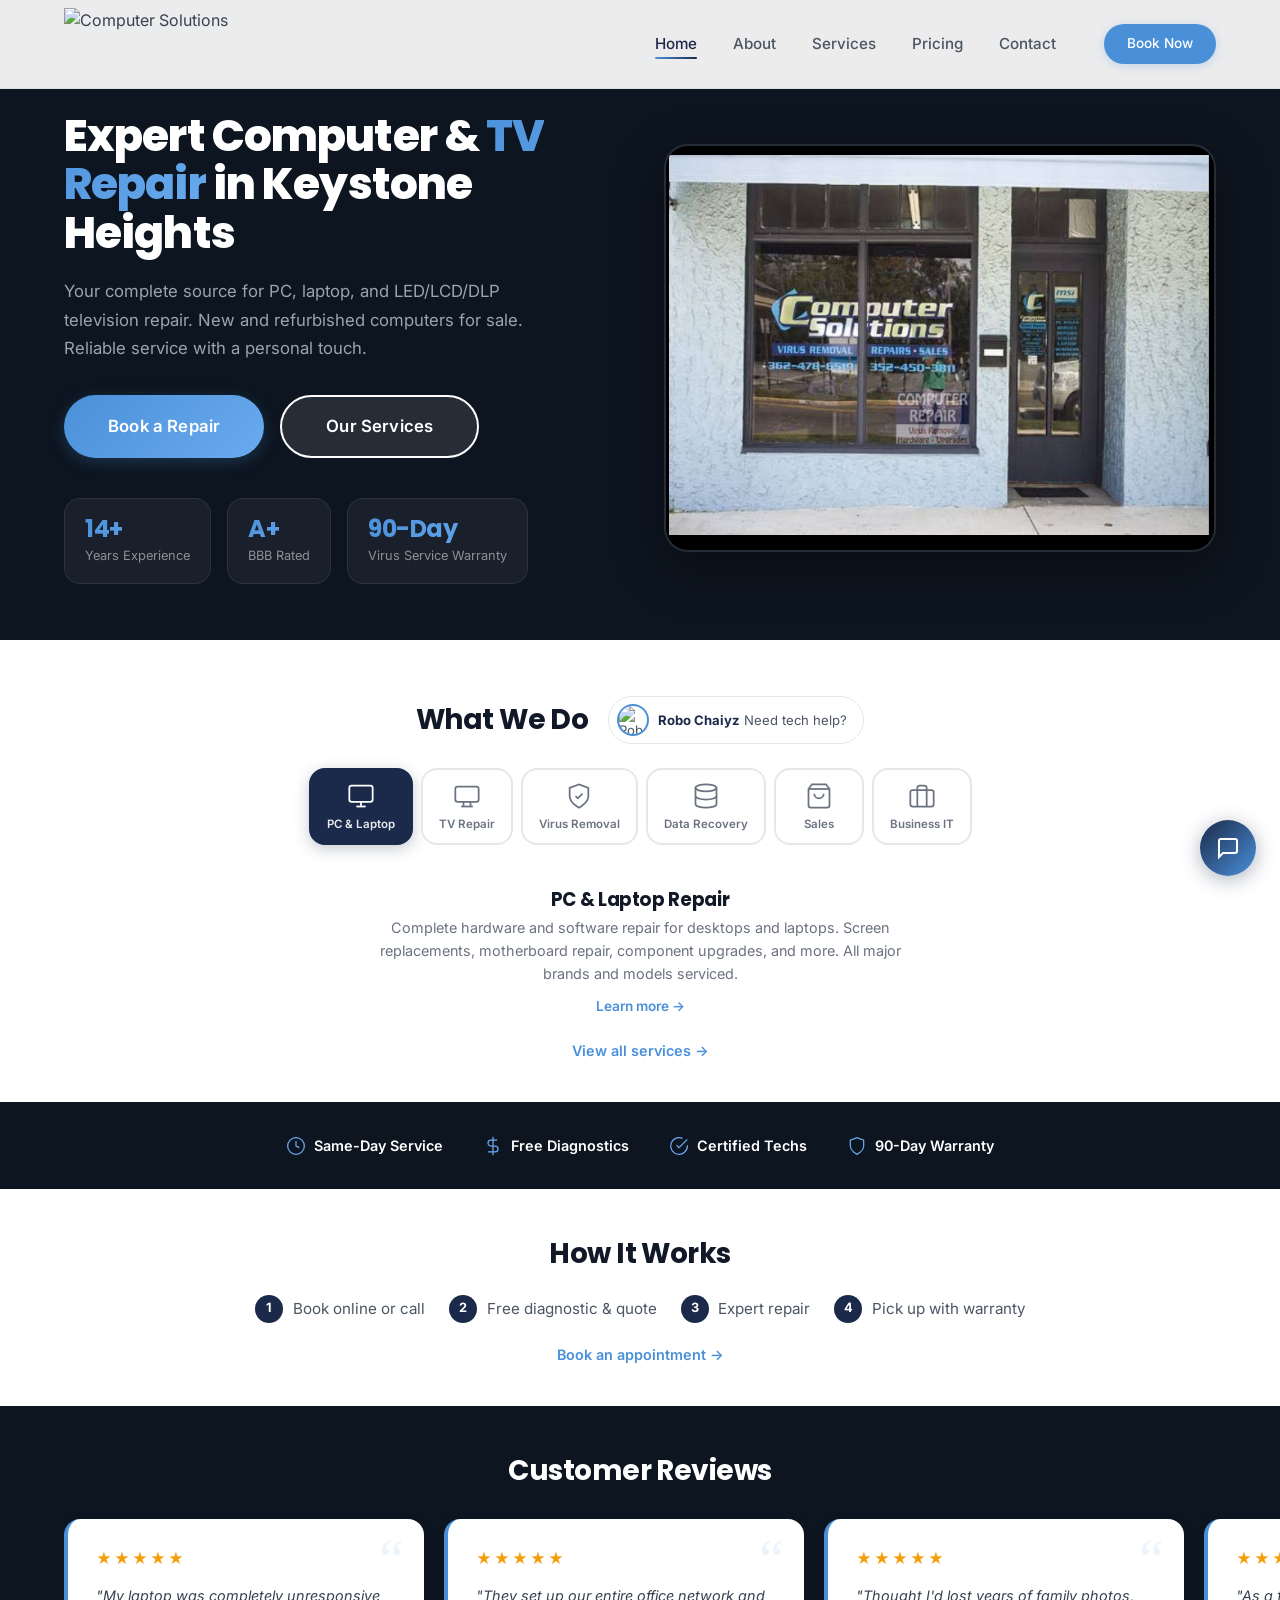
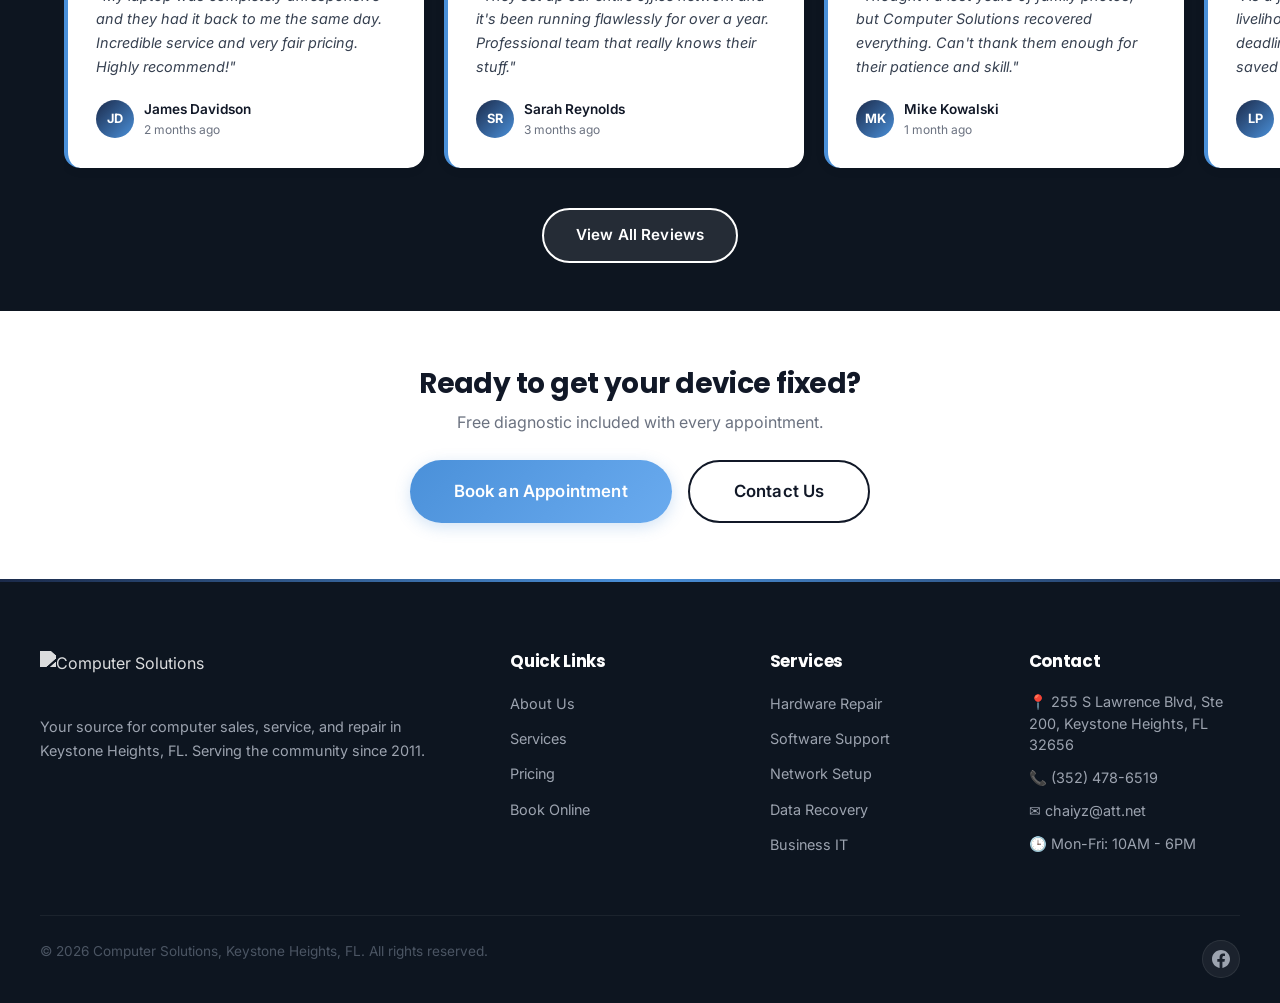
==== index.html @ a01f7a93 "Move Robo Chaiyz next to "What We Do" heading - Inline pill button right beside the services title -" ====
<!DOCTYPE html>
<html lang="en">
<head>
  <meta charset="UTF-8">
  <meta name="viewport" content="width=device-width, initial-scale=1.0">
  <meta name="description" content="Computer Solutions - Professional computer repair, IT support, and technology services in Keystone Heights, FL.">
  <title>Computer Solutions | Computer Repair & IT Services | Keystone Heights FL</title>
  <link rel="preconnect" href="https://fonts.googleapis.com" crossorigin>
  <link rel="preconnect" href="https://fonts.gstatic.com" crossorigin>
  <link href="https://fonts.googleapis.com/css2?family=Inter:wght@400;500;600;700&family=Poppins:wght@700&display=swap" rel="stylesheet">
  <link rel="stylesheet" href="css/styles.css">
</head>
<body>

  <header class="header" id="header">
    <nav class="nav container">
      <a href="index.html" class="logo">
        <img src="images/cs-logo.png" alt="Computer Solutions" class="nav-logo">
      </a>
      <ul class="nav-links" id="navLinks">
        <li><a href="index.html" class="active">Home</a></li>
        <li><a href="about.html">About</a></li>
        <li><a href="services.html">Services</a></li>
        <li><a href="pricing.html">Pricing</a></li>
        <li><a href="contact.html">Contact</a></li>
        <li class="nav-cta"><a href="#" data-open-contact class="btn btn-primary">Book Now</a></li>
      </ul>
      <button class="mobile-toggle" id="mobileToggle" aria-label="Toggle menu">
        <span></span><span></span><span></span>
      </button>
    </nav>
  </header>

  <!-- Hero -->
  <section class="hero hero-split">
    <div class="container">
      <div class="hero-split-grid">
        <div class="hero-text">
          <h1>Expert Computer & <span>TV Repair</span> in Keystone Heights</h1>
          <p>Your complete source for PC, laptop, and LED/LCD/DLP television repair. New and refurbished computers for sale. Reliable service with a personal touch.</p>
          <div class="hero-buttons">
            <a href="#" data-open-contact class="btn btn-accent btn-lg">Book a Repair</a>
            <a href="services.html" class="btn btn-outline btn-lg">Our Services</a>
          </div>
          <div class="hero-stats">
            <div class="hero-stat">
              <h3>14+</h3>
              <p>Years Experience</p>
            </div>
            <div class="hero-stat">
              <h3>A+</h3>
              <p>BBB Rated</p>
            </div>
            <div class="hero-stat">
              <h3>90-Day</h3>
              <p>Virus Service Warranty</p>
            </div>
          </div>
        </div>
        <div class="hero-image-wrap">
          <img src="images/storefront.jpg" alt="Computer Solutions storefront in Keystone Heights, FL">
        </div>
      </div>
    </div>
  </section>

  <!-- Services -->
  <section class="hp-services" id="servicesSection">
    <div class="container">
      <div class="svc-heading-row fade-in">
        <h2 class="hp-heading" style="margin-bottom:0;">What We Do</h2>
        <button class="robo-inline" id="roboOpenBtn">
          <img src="images/bio.jpg" alt="Robo Chaiyz" class="robo-avatar">
          <span><strong>Robo Chaiyz</strong> Need tech help?</span>
        </button>
      </div>
      <div class="svc-showcase fade-in">
        <div class="svc-icons-row" id="svcIcons">
          <button class="svc-icon-btn active" data-index="0" aria-label="PC & Laptop Repair">
            <svg viewBox="0 0 24 24" fill="none" stroke="currentColor" stroke-width="1.5"><rect x="2" y="3" width="20" height="14" rx="2"/><line x1="8" y1="21" x2="16" y2="21"/><line x1="12" y1="17" x2="12" y2="21"/></svg>
            <span>PC & Laptop</span>
          </button>
          <button class="svc-icon-btn" data-index="1" aria-label="TV Repair">
            <svg viewBox="0 0 24 24" fill="none" stroke="currentColor" stroke-width="1.5"><rect x="2" y="4" width="20" height="13" rx="2"/><line x1="7" y1="21" x2="17" y2="21"/><line x1="9" y1="17" x2="9" y2="21"/><line x1="15" y1="17" x2="15" y2="21"/></svg>
            <span>TV Repair</span>
          </button>
          <button class="svc-icon-btn" data-index="2" aria-label="Virus Removal">
            <svg viewBox="0 0 24 24" fill="none" stroke="currentColor" stroke-width="1.5"><path d="M12 22s8-4 8-10V5l-8-3-8 3v7c0 6 8 10 8 10z"/><polyline points="9 12 11 14 15 10"/></svg>
            <span>Virus Removal</span>
          </button>
          <button class="svc-icon-btn" data-index="3" aria-label="Data Recovery">
            <svg viewBox="0 0 24 24" fill="none" stroke="currentColor" stroke-width="1.5"><ellipse cx="12" cy="5" rx="9" ry="3"/><path d="M21 12c0 1.66-4 3-9 3s-9-1.34-9-3"/><path d="M3 5v14c0 1.66 4 3 9 3s9-1.34 9-3V5"/></svg>
            <span>Data Recovery</span>
          </button>
          <button class="svc-icon-btn" data-index="4" aria-label="Computer Sales">
            <svg viewBox="0 0 24 24" fill="none" stroke="currentColor" stroke-width="1.5"><path d="M6 2L3 6v14a2 2 0 0 0 2 2h14a2 2 0 0 0 2-2V6l-3-4z"/><line x1="3" y1="6" x2="21" y2="6"/><path d="M16 10a4 4 0 0 1-8 0"/></svg>
            <span>Sales</span>
          </button>
          <button class="svc-icon-btn" data-index="5" aria-label="Business IT">
            <svg viewBox="0 0 24 24" fill="none" stroke="currentColor" stroke-width="1.5"><rect x="2" y="7" width="20" height="14" rx="2" ry="2"/><path d="M16 21V5a2 2 0 0 0-2-2h-4a2 2 0 0 0-2 2v16"/></svg>
            <span>Business IT</span>
          </button>
        </div>
        <div class="svc-detail-text" id="svcDetailInner"></div>
      </div>
      <a href="services.html" class="hp-link fade-in">View all services &rarr;</a>
    </div>
  </section>

  <!-- Why Us — inline, no boxes -->
  <section class="hp-why">
    <div class="container">
      <div class="hp-why-row fade-in">
        <div class="hp-why-item">
          <svg viewBox="0 0 24 24" fill="none" stroke="currentColor" stroke-width="1.5"><circle cx="12" cy="12" r="10"/><polyline points="12 6 12 12 16 14"/></svg>
          <strong>Same-Day Service</strong>
        </div>
        <div class="hp-why-item">
          <svg viewBox="0 0 24 24" fill="none" stroke="currentColor" stroke-width="1.5"><line x1="12" y1="1" x2="12" y2="23"/><path d="M17 5H9.5a3.5 3.5 0 0 0 0 7h5a3.5 3.5 0 0 1 0 7H6"/></svg>
          <strong>Free Diagnostics</strong>
        </div>
        <div class="hp-why-item">
          <svg viewBox="0 0 24 24" fill="none" stroke="currentColor" stroke-width="1.5"><path d="M22 11.08V12a10 10 0 1 1-5.93-9.14"/><polyline points="22 4 12 14.01 9 11.01"/></svg>
          <strong>Certified Techs</strong>
        </div>
        <div class="hp-why-item">
          <svg viewBox="0 0 24 24" fill="none" stroke="currentColor" stroke-width="1.5"><path d="M12 22s8-4 8-10V5l-8-3-8 3v7c0 6 8 10 8 10z"/></svg>
          <strong>90-Day Warranty</strong>
        </div>
      </div>
    </div>
  </section>

  <!-- Process — simple inline steps -->
  <section class="hp-process">
    <div class="container">
      <h2 class="hp-heading fade-in">How It Works</h2>
      <div class="hp-steps fade-in">
        <div class="hp-step"><span>1</span> Book online or call</div>
        <div class="hp-step"><span>2</span> Free diagnostic & quote</div>
        <div class="hp-step"><span>3</span> Expert repair</div>
        <div class="hp-step"><span>4</span> Pick up with warranty</div>
      </div>
      <a href="#" data-open-contact class="hp-link fade-in">Book an appointment &rarr;</a>
    </div>
  </section>


  <!-- Troubleshooter Modal -->
  <div class="contact-modal" id="tsModal">
    <div class="contact-modal-inner" style="max-width:600px;">
      <div class="contact-modal-header">
        <div style="display:flex;align-items:center;gap:0.6rem;">
          <img src="images/bio.jpg" alt="Robo Chaiyz" style="width:32px;height:32px;border-radius:50%;object-fit:cover;">
          <h3>Robo Chaiyz</h3>
        </div>
        <button class="contact-modal-close" id="tsModalClose" aria-label="Close">&times;</button>
      </div>
      <div class="ts-chat" id="tsChat" style="max-height:none;border:none;border-radius:0;">
        <div class="ts-messages" id="tsMessages" style="min-height:250px;max-height:50vh;">
          <div class="ts-msg bot"><img src="images/bio.jpg" alt="Robo Chaiyz" class="ts-avatar">Hey! I'm Robo Chaiyz. Tell me what's going on with your device and I'll try to help you fix it.</div>
        </div>
        <div class="ts-quick" id="tsQuick">
          <button data-msg="My computer is running really slow">Slow PC</button>
          <button data-msg="My computer won't turn on">Won't Power On</button>
          <button data-msg="I think I have a virus">Virus/Malware</button>
          <button data-msg="My Wi-Fi keeps disconnecting">Wi-Fi Issues</button>
          <button data-msg="My TV screen is flickering">TV Problem</button>
        </div>
        <div class="ts-send-chat" id="tsSendChat" style="display:none;padding:0.6rem 1rem;border-top:1px solid var(--gray-100);text-align:center;">
          <p style="font-size:0.8rem;color:var(--gray-500);margin-bottom:0.4rem;">Done troubleshooting? We're happy to take it from here.</p>
          <button class="btn btn-accent" id="tsSendChatBtn" style="width:100%;font-size:0.85rem;padding:0.5rem;">Send this chat to our team &rarr;</button>
        </div>
        <form class="ts-input" id="tsForm">
          <input type="text" id="tsInput" placeholder="Describe your issue..." autocomplete="off">
          <button type="submit">
            <svg width="18" height="18" viewBox="0 0 24 24" fill="currentColor"><path d="M2.01 21L23 12 2.01 3 2 10l15 2-15 2z"/></svg>
          </button>
        </form>
      </div>
    </div>
  </div>

  <!-- Reviews -->
  <section class="hp-reviews reviews-section">
    <div class="container">
      <h2 class="hp-heading fade-in" style="color: var(--white);">Customer Reviews</h2>
      <div class="reviews-carousel fade-in">
        <div class="reviews-track" id="reviewsTrack">
          <p style="width:100%;text-align:center;color:var(--gray-400);padding:2rem 0;">Loading reviews...</p>
        </div>
      </div>
      <div class="text-center" style="margin-top: 1.5rem;">
        <a href="#" id="viewAllReviews" class="btn btn-outline">View All Reviews</a>
      </div>
    </div>
  </section>

  <!-- Reviews Modal -->
  <div class="reviews-modal" id="reviewsModal">
    <div class="reviews-modal-inner">
      <div class="reviews-modal-header">
        <h3>All Customer Reviews</h3>
        <button class="reviews-modal-close" id="reviewsModalClose" aria-label="Close">&times;</button>
      </div>
      <div class="reviews-modal-body">
        <div class="reviews-modal-grid" id="reviewsModalGrid"></div>
      </div>
      <div class="reviews-modal-footer">
        <a href="https://www.google.com/maps/place/?q=place_id:YOUR_PLACE_ID" target="_blank" rel="noopener">View on Google Maps &rarr;</a>
      </div>
    </div>
  </div>

  <!-- CTA — clean, no box -->
  <section class="hp-cta">
    <div class="container text-center">
      <h2>Ready to get your device fixed?</h2>
      <p>Free diagnostic included with every appointment.</p>
      <div class="hp-cta-buttons">
        <a href="#" data-open-contact class="btn btn-accent btn-lg">Book an Appointment</a>
        <a href="contact.html" class="btn btn-outline-dark btn-lg">Contact Us</a>
      </div>
    </div>
  </section>

  <!-- Footer -->
  <footer class="footer">
    <div class="footer-inner container">
      <div class="footer-grid">
        <div class="footer-about">
          <a href="index.html" class="logo">
            <img src="images/cs-logo.png" alt="Computer Solutions" class="footer-logo">
          </a>
          <p>Your source for computer sales, service, and repair in Keystone Heights, FL. Serving the community since 2011.</p>
        </div>
        <div>
          <h4>Quick Links</h4>
          <ul class="footer-links">
            <li><a href="about.html">About Us</a></li>
            <li><a href="services.html">Services</a></li>
            <li><a href="pricing.html">Pricing</a></li>
            <li><a href="#" data-open-contact>Book Online</a></li>
          </ul>
        </div>
        <div>
          <h4>Services</h4>
          <ul class="footer-links">
            <li><a href="services.html">Hardware Repair</a></li>
            <li><a href="services.html">Software Support</a></li>
            <li><a href="services.html">Network Setup</a></li>
            <li><a href="services.html">Data Recovery</a></li>
            <li><a href="services.html">Business IT</a></li>
          </ul>
        </div>
        <div>
          <h4>Contact</h4>
          <ul class="footer-contact">
            <li>&#128205; 255 S Lawrence Blvd, Ste 200, Keystone Heights, FL 32656</li>
            <li>&#128222; (352) 478-6519</li>
            <li>&#9993; chaiyz@att.net</li>
            <li>&#128338; Mon-Fri: 10AM - 6PM</li>
          </ul>
        </div>
      </div>
      <div class="footer-bottom">
        <p>&copy; 2026 Computer Solutions, Keystone Heights, FL. All rights reserved.</p>
        <div class="footer-social">
          <a href="https://www.facebook.com/cskeystone/" aria-label="Facebook" target="_blank" rel="noopener"><svg width="18" height="18" viewBox="0 0 24 24" fill="currentColor"><path d="M24 12.073c0-6.627-5.373-12-12-12s-12 5.373-12 12c0 5.99 4.388 10.954 10.125 11.854v-8.385H7.078v-3.47h3.047V9.43c0-3.007 1.792-4.669 4.533-4.669 1.312 0 2.686.235 2.686.235v2.953H15.83c-1.491 0-1.956.925-1.956 1.874v2.25h3.328l-.532 3.47h-2.796v8.385C19.612 23.027 24 18.062 24 12.073z"/></svg></a>
        </div>
      </div>
    </div>
  </footer>

  <!-- Send Chat Modal -->
  <div class="contact-modal" id="tsChatModal">
    <div class="contact-modal-inner" style="max-width:440px;">
      <div class="contact-modal-header">
        <h3>Send Chat to Our Team</h3>
        <button class="contact-modal-close" id="tsChatModalClose" aria-label="Close">&times;</button>
      </div>
      <div class="contact-modal-body">
        <p style="font-size:0.85rem;color:var(--gray-500);margin-bottom:1rem;">We'll review your troubleshooting chat and get back to you with next steps.</p>
        <form id="tsChatForm">
          <input type="hidden" name="access_key" value="" class="web3forms-key">
          <input type="hidden" name="subject" value="Troubleshooting Chat from Computer Solutions Website">
          <input type="hidden" name="from_name" value="Computer Solutions Troubleshooter">
          <input type="hidden" name="chat_transcript" id="tsChatTranscript" value="">
          <div class="form-group">
            <label for="tsName">Name *</label>
            <input type="text" id="tsName" name="name" required placeholder="Your name">
          </div>
          <div class="form-group">
            <label for="tsPhone">Phone *</label>
            <input type="tel" id="tsPhone" name="phone" required placeholder="(352) 000-0000">
          </div>
          <div class="form-group">
            <label for="tsEmail">Email</label>
            <input type="email" id="tsEmail" name="email" placeholder="you@email.com">
          </div>
          <button type="submit" class="btn btn-accent btn-lg" style="width:100%;">Send to Our Team</button>
        </form>
        <div class="form-success-inline" id="tsChatSuccess">
          <div class="success-icon">&#10003;</div>
          <h4>Chat Sent!</h4>
          <p>Our team will review the conversation and reach out shortly.</p>
        </div>
      </div>
    </div>
  </div>

  <!-- Contact Modal -->
  <div class="contact-modal" id="contactModal">
    <div class="contact-modal-inner">
      <div class="contact-modal-header">
        <h3>Book a Repair</h3>
        <button class="contact-modal-close" id="contactModalClose" aria-label="Close">&times;</button>
      </div>
      <div class="contact-modal-body">
        <form id="modalContactForm">
          <input type="hidden" name="access_key" value="" class="web3forms-key">
          <input type="hidden" name="subject" value="Repair Request from Computer Solutions Website">
          <input type="hidden" name="from_name" value="Computer Solutions Website">
          <div class="form-row">
            <div class="form-group">
              <label for="mcName">Name *</label>
              <input type="text" id="mcName" name="name" required placeholder="Your name">
            </div>
            <div class="form-group">
              <label for="mcPhone">Phone *</label>
              <input type="tel" id="mcPhone" name="phone" required placeholder="(352) 000-0000">
            </div>
          </div>
          <div class="form-group">
            <label for="mcEmail">Email *</label>
            <input type="email" id="mcEmail" name="email" required placeholder="you@email.com">
          </div>
          <div class="form-group">
            <label for="mcService">Service Needed</label>
            <select id="mcService" name="service">
              <option value="">Select a service...</option>
              <option value="PC/Laptop Repair">PC / Laptop Repair</option>
              <option value="TV Repair">TV Repair</option>
              <option value="Virus Removal">Virus & Malware Removal</option>
              <option value="Data Recovery">Data Recovery</option>
              <option value="Computer Purchase">Buy a Computer</option>
              <option value="Business IT">Business IT Support</option>
              <option value="Other">Other / Not Sure</option>
            </select>
          </div>
          <div class="form-group">
            <label for="mcMessage">Describe the issue</label>
            <textarea id="mcMessage" name="message" placeholder="What's going on with your device?"></textarea>
          </div>
          <button type="submit" class="btn btn-accent btn-lg" style="width:100%;">Send Request</button>
        </form>
        <div class="form-success-inline" id="modalContactSuccess">
          <div class="success-icon">&#10003;</div>
          <h4>Request Sent!</h4>
          <p>We'll get back to you shortly. Or call us now at <a href="tel:3524786519" style="color:var(--accent);font-weight:600;">(352) 478-6519</a></p>
        </div>
      </div>
    </div>
  </div>

  <script src="js/config.js"></script>
  <script src="js/main.js"></script>
  <script defer src="js/chatbot.js"></script>
  <script defer src="js/reviews.js"></script>
</body>
</html>
---- css/styles.css ----
/* ============================================
   Computer Solutions - Premium Stylesheet
   ============================================ */

/* --- CSS Variables --- */
:root {
  --primary: #1b2a4a;
  --primary-light: #2a4068;
  --primary-dark: #111d35;
  --accent: #4a90d9;
  --accent-light: #6aabef;
  --accent-glow: rgba(74, 144, 217, 0.25);
  --dark: #0d1520;
  --dark-light: #152238;
  --gray-900: #111827;
  --gray-800: #1f2937;
  --gray-700: #374151;
  --gray-600: #4b5563;
  --gray-500: #6b7280;
  --gray-400: #9ca3af;
  --gray-300: #d1d5db;
  --gray-200: #e5e7eb;
  --gray-100: #f3f4f6;
  --gray-50: #f9fafb;
  --white: #ffffff;
  --success: #10b981;
  --warning: #f59e0b;
  --danger: #ef4444;
  --font-main: 'Inter', -apple-system, BlinkMacSystemFont, 'Segoe UI', sans-serif;
  --font-heading: 'Poppins', 'Inter', -apple-system, BlinkMacSystemFont, 'Segoe UI', sans-serif;
  --shadow-sm: 0 1px 2px rgba(0, 0, 0, 0.05);
  --shadow: 0 1px 3px rgba(0, 0, 0, 0.1), 0 1px 2px rgba(0, 0, 0, 0.06);
  --shadow-md: 0 4px 6px -1px rgba(0, 0, 0, 0.1), 0 2px 4px -1px rgba(0, 0, 0, 0.06);
  --shadow-lg: 0 10px 15px -3px rgba(0, 0, 0, 0.1), 0 4px 6px -2px rgba(0, 0, 0, 0.05);
  --shadow-xl: 0 20px 25px -5px rgba(0, 0, 0, 0.1), 0 10px 10px -5px rgba(0, 0, 0, 0.04);
  --shadow-glow: 0 0 20px rgba(74, 144, 217, 0.15);
  --radius: 8px;
  --radius-lg: 16px;
  --radius-xl: 24px;
  --transition: all 0.3s cubic-bezier(0.4, 0, 0.2, 1);
  --glass-bg: rgba(255, 255, 255, 0.08);
  --glass-border: rgba(255, 255, 255, 0.12);
  --glass-bg-light: rgba(255, 255, 255, 0.85);
  --glass-border-light: rgba(255, 255, 255, 0.6);
}

/* --- Reset & Base --- */
*,
*::before,
*::after {
  margin: 0;
  padding: 0;
  box-sizing: border-box;
}

::selection {
  background: var(--accent);
  color: var(--white);
}

html {
  scroll-behavior: smooth;
  font-size: 16px;
}

body {
  font-family: var(--font-main);
  color: var(--gray-700);
  background: var(--white);
  line-height: 1.6;
  -webkit-font-smoothing: antialiased;
  overflow-x: hidden;
}

a {
  text-decoration: none;
  color: inherit;
  transition: var(--transition);
}

ul { list-style: none; }

img {
  max-width: 100%;
  height: auto;
  display: block;
}

/* --- Typography --- */
h1, h2, h3, h4, h5, h6 {
  font-family: var(--font-heading);
  color: var(--gray-900);
  font-weight: 700;
  line-height: 1.2;
  letter-spacing: -0.02em;
}

h1 { font-size: 3.25rem; font-weight: 800; }
h2 { font-size: 2.5rem; }
h3 { font-size: 1.5rem; }
h4 { font-size: 1.2rem; }

p {
  margin-bottom: 1rem;
  color: var(--gray-600);
  line-height: 1.7;
}

/* --- Utility Classes --- */
.container {
  max-width: 1200px;
  margin: 0 auto;
  padding: 0 1.5rem;
}

.section {
  padding: 6rem 0;
  position: relative;
}

.section-dark {
  background: var(--dark);
  color: var(--white);
}

.section-dark p { color: var(--gray-300); }
.section-dark h2, .section-dark h3, .section-dark h4 { color: var(--white); }

.section-gray {
  background: var(--gray-50);
}

.section-header {
  margin-bottom: 3.5rem;
}

.section-header.centered {
  text-align: center;
}

.section-header h2 {
  margin-bottom: 1rem;
  position: relative;
}

.section-header .section-label {
  display: inline-block;
  font-family: var(--font-main);
  font-size: 0.8rem;
  font-weight: 700;
  letter-spacing: 0.15em;
  text-transform: uppercase;
  color: var(--accent);
  margin-bottom: 0.75rem;
  padding: 0.35rem 1rem;
  background: rgba(74, 144, 217, 0.1);
  border-radius: 20px;
}

.section-header p {
  max-width: 550px;
  font-size: 1.1rem;
}

.section-header.centered p {
  margin-left: auto;
  margin-right: auto;
}

.text-center { text-align: center; }
.text-primary { color: var(--primary); }
.text-white { color: var(--white); }

/* --- Angled Section Dividers --- */
.section-angled {
  position: relative;
}

.section-angled::before {
  content: '';
  position: absolute;
  top: -40px;
  left: 0;
  right: 0;
  height: 80px;
  background: inherit;
  clip-path: polygon(0 50%, 100% 0, 100% 100%, 0 100%);
  z-index: 1;
}

/* --- Buttons --- */
.btn {
  display: inline-flex;
  align-items: center;
  gap: 0.5rem;
  padding: 0.85rem 2rem;
  border: none;
  border-radius: 50px;
  font-size: 0.95rem;
  font-weight: 600;
  cursor: pointer;
  transition: var(--transition);
  font-family: var(--font-main);
  text-align: center;
  justify-content: center;
  position: relative;
  letter-spacing: 0.01em;
  white-space: nowrap;
  min-height: 44px;
}

.btn-primary {
  background: linear-gradient(135deg, var(--primary), var(--primary-light));
  color: var(--white);
  box-shadow: 0 4px 15px rgba(27, 42, 74, 0.3);
}

.btn-primary:hover {
  transform: translateY(-2px);
  box-shadow: 0 6px 25px rgba(27, 42, 74, 0.4);
}

.btn-accent {
  background: linear-gradient(135deg, var(--accent), var(--accent-light));
  color: var(--white);
  box-shadow: 0 4px 15px var(--accent-glow);
}

.btn-accent:hover {
  transform: translateY(-2px);
  box-shadow: 0 6px 25px rgba(74, 144, 217, 0.4);
}

.btn-outline {
  background: rgba(255, 255, 255, 0.1);
  color: var(--white);
  border: 2px solid var(--white);
}

.btn-outline:hover {
  background: var(--white);
  color: var(--primary);
  border-color: var(--white);
  transform: translateY(-2px);
}

.btn-outline-dark {
  background: transparent;
  color: var(--gray-900);
  border: 2px solid var(--gray-900);
}

.btn-outline-dark:hover {
  background: var(--gray-900);
  color: var(--white);
  transform: translateY(-2px);
  box-shadow: 0 4px 15px rgba(0, 0, 0, 0.2);
}

.btn-lg {
  padding: 1rem 2.75rem;
  font-size: 1.05rem;
  min-height: 50px;
}

.btn-white {
  background: var(--white);
  color: var(--gray-900);
  box-shadow: 0 4px 15px rgba(0, 0, 0, 0.15);
}

.btn-white:hover {
  background: var(--gray-50);
  transform: translateY(-2px);
  box-shadow: 0 8px 30px rgba(0, 0, 0, 0.2);
}

/* --- Header / Navigation --- */
.header {
  position: fixed;
  top: 0;
  left: 0;
  right: 0;
  z-index: 1000;
  background: rgba(255, 255, 255, 0.92);
  backdrop-filter: blur(20px);
  -webkit-backdrop-filter: blur(20px);
  border-bottom: 1px solid rgba(0, 0, 0, 0.06);
  transition: var(--transition);
}

.header.scrolled {
  box-shadow: 0 4px 30px rgba(0, 0, 0, 0.08);
}

.nav {
  display: flex;
  align-items: center;
  justify-content: space-between;
  height: 88px;
}

.logo {
  display: flex;
  align-items: center;
}

.nav-logo {
  height: 72px;
  width: auto;
  transition: var(--transition);
}

.header.scrolled .nav-logo {
  height: 56px;
}

.nav-links {
  display: flex;
  align-items: center;
  gap: 2.25rem;
}

.nav-links a {
  font-weight: 500;
  color: var(--gray-600);
  position: relative;
  padding: 0.25rem 0;
  font-size: 0.95rem;
}

.nav-links a::after {
  content: '';
  position: absolute;
  bottom: -2px;
  left: 0;
  width: 0;
  height: 2px;
  background: linear-gradient(90deg, var(--accent), var(--primary));
  transition: var(--transition);
  border-radius: 2px;
}

.nav-links a:hover,
.nav-links a.active {
  color: var(--primary);
}

.nav-links a:hover::after,
.nav-links a.active::after {
  width: 100%;
}

.nav-cta {
  margin-left: 0.75rem;
}

.nav-cta .btn {
  padding: 0.55rem 1.4rem;
  font-size: 0.85rem;
  min-height: 38px;
  background: var(--accent);
  color: var(--white);
  box-shadow: 0 2px 10px var(--accent-glow);
}

.nav-cta .btn:hover {
  background: var(--accent-light);
  box-shadow: 0 4px 18px rgba(74, 144, 217, 0.35);
}

.mobile-toggle {
  display: none;
  flex-direction: column;
  gap: 5px;
  cursor: pointer;
  background: none;
  border: none;
  padding: 0.5rem;
}

.mobile-toggle span {
  display: block;
  width: 24px;
  height: 2px;
  background: var(--gray-900);
  transition: var(--transition);
  border-radius: 2px;
}

/* --- Hero Section (Split Layout) --- */
.hero {
  padding: 0;
  position: relative;
  overflow: hidden;
}

.hero-split {
  background: var(--dark);
  padding: 7rem 0 3.5rem;
}

.hero-split-grid {
  display: grid;
  grid-template-columns: 1fr 1fr;
  gap: 3rem;
  align-items: center;
}

.hero-image-wrap {
  border-radius: var(--radius-xl);
  overflow: hidden;
  box-shadow: 0 16px 48px rgba(0, 0, 0, 0.35);
  border: 2px solid rgba(255, 255, 255, 0.1);
}

.hero-image-wrap img {
  width: 100%;
  height: 100%;
  object-fit: contain;
  display: block;
}

.hero-text h1 {
  color: var(--white);
  font-size: 2.75rem;
  margin-bottom: 1.25rem;
  line-height: 1.1;
}

.hero-text h1 span {
  background: linear-gradient(135deg, var(--accent), var(--accent-light));
  -webkit-background-clip: text;
  -webkit-text-fill-color: transparent;
  background-clip: text;
}

.hero-text p {
  color: var(--gray-400);
  font-size: 1.05rem;
  margin-bottom: 2rem;
  max-width: 500px;
  line-height: 1.7;
}

.hero-buttons {
  display: flex;
  gap: 1rem;
  flex-wrap: wrap;
  margin-bottom: 0;
}

.hero-stats {
  display: flex;
  gap: 1rem;
  margin-top: 2.5rem;
  flex-wrap: wrap;
}

.hero-stat {
  background: rgba(255, 255, 255, 0.05);
  border: 1px solid rgba(255, 255, 255, 0.08);
  border-radius: var(--radius-lg);
  padding: 1rem 1.25rem;
}

.hero-stat h3 {
  background: linear-gradient(135deg, var(--accent), var(--accent-light));
  -webkit-background-clip: text;
  -webkit-text-fill-color: transparent;
  background-clip: text;
  font-size: 1.5rem;
  margin-bottom: 0.1rem;
}

.hero-stat p {
  color: rgba(255, 255, 255, 0.5);
  font-size: 0.8rem;
  margin: 0;
}

/* --- Features / Services Grid --- */
.features-grid {
  display: grid;
  grid-template-columns: repeat(3, 1fr);
  gap: 2rem;
}

.feature-card {
  background: var(--white);
  border: 1px solid var(--gray-200);
  border-radius: var(--radius-lg);
  padding: 2.25rem;
  transition: var(--transition);
  position: relative;
  overflow: hidden;
}

.feature-card::before {
  content: '';
  position: absolute;
  top: 0;
  left: 0;
  right: 0;
  height: 3px;
  background: linear-gradient(90deg, var(--primary), var(--accent));
  opacity: 0;
  transition: var(--transition);
}

.feature-card:hover {
  transform: translateY(-6px);
  box-shadow: 0 12px 40px rgba(27, 42, 74, 0.12);
  border-color: transparent;
}

.feature-card:hover::before {
  opacity: 1;
}

.feature-icon {
  width: 64px;
  height: 64px;
  border-radius: 50%;
  overflow: hidden;
  margin-bottom: 1.5rem;
  transition: var(--transition);
  box-shadow: 0 2px 8px rgba(0, 0, 0, 0.08);
}

.feature-icon img {
  width: 100%;
  height: 100%;
  object-fit: cover;
}

.feature-card:hover .feature-icon {
  transform: scale(1.08);
  box-shadow: 0 4px 16px var(--accent-glow);
}

.feature-card h3 {
  margin-bottom: 0.75rem;
  font-size: 1.3rem;
}

.feature-card p {
  font-size: 0.95rem;
  margin: 0;
  color: var(--gray-500);
}

/* --- About Page Values --- */
.values-grid {
  display: grid;
  grid-template-columns: repeat(3, 1fr);
  gap: 1.5rem;
}

.value-item {
  display: flex;
  gap: 1rem;
  padding: 1.25rem;
  background: var(--glass-bg);
  backdrop-filter: blur(12px);
  border: 1px solid var(--glass-border);
  border-radius: var(--radius-lg);
  transition: var(--transition);
}

.value-item:hover {
  background: rgba(255, 255, 255, 0.1);
  border-color: rgba(74, 144, 217, 0.3);
}

.value-item svg {
  width: 32px;
  height: 32px;
  min-width: 32px;
  color: var(--accent-light);
}

.value-item h4 {
  color: var(--white);
  font-size: 0.95rem;
  margin-bottom: 0.25rem;
}

.value-item p {
  margin: 0;
  font-size: 0.85rem;
  color: var(--gray-400);
  line-height: 1.5;
}

@media (max-width: 768px) {
  .values-grid { grid-template-columns: 1fr; }
}

/* --- Home Page Sections (clean, no containers) --- */
.hp-heading {
  font-size: 1.75rem;
  margin-bottom: 1.5rem;
  text-align: center;
}

.hp-link {
  display: block;
  text-align: center;
  margin-top: 1.25rem;
  color: var(--accent);
  font-weight: 600;
  font-size: 0.9rem;
}

.hp-link:hover {
  text-decoration: underline;
}

.hp-services {
  padding: 3.5rem 0 2.5rem;
}

.hp-why {
  padding: 2rem 0;
  background: var(--dark);
}

.hp-why-row {
  display: flex;
  justify-content: center;
  gap: 2.5rem;
  flex-wrap: wrap;
}

.hp-why-item {
  display: flex;
  align-items: center;
  gap: 0.5rem;
  color: var(--gray-300);
  font-size: 0.9rem;
}

.hp-why-item svg {
  width: 20px;
  height: 20px;
  color: var(--accent-light);
  flex-shrink: 0;
}

.hp-why-item strong {
  color: var(--white);
  font-weight: 600;
}

.hp-process {
  padding: 3rem 0 2.5rem;
}

.hp-steps {
  display: flex;
  justify-content: center;
  gap: 1.5rem;
  flex-wrap: wrap;
}

.hp-step {
  display: flex;
  align-items: center;
  gap: 0.6rem;
  font-size: 0.95rem;
  color: var(--gray-600);
}

.hp-step span {
  width: 28px;
  height: 28px;
  background: var(--primary);
  color: var(--white);
  border-radius: 50%;
  display: inline-flex;
  align-items: center;
  justify-content: center;
  font-size: 0.8rem;
  font-weight: 700;
  flex-shrink: 0;
}

.hp-reviews {
  padding: 3rem 0;
  background: var(--dark);
}

.hp-cta {
  padding: 3.5rem 0;
}

.hp-cta h2 {
  font-size: 1.75rem;
  margin-bottom: 0.5rem;
}

.hp-cta p {
  color: var(--gray-500);
  margin-bottom: 1.5rem;
}

.hp-cta-buttons {
  display: flex;
  gap: 1rem;
  justify-content: center;
  flex-wrap: wrap;
}

@media (max-width: 768px) {
  .hp-why-row { gap: 1.25rem; }
  .hp-steps { flex-direction: column; align-items: center; }
  .hp-why-item { font-size: 0.82rem; }
}

/* --- Services Showcase (Home Page) --- */
.svc-showcase {
  max-width: 800px;
  margin: 0 auto;
}

.svc-icons-row {
  display: flex;
  justify-content: center;
  gap: 0.5rem;
  flex-wrap: wrap;
  margin-bottom: 1.5rem;
}

.svc-icon-btn {
  display: flex;
  flex-direction: column;
  align-items: center;
  gap: 0.4rem;
  padding: 0.75rem 1rem;
  background: var(--white);
  border: 2px solid var(--gray-200);
  border-radius: var(--radius-lg);
  cursor: pointer;
  transition: var(--transition);
  min-width: 90px;
  font-family: var(--font-main);
}

.svc-icon-btn svg {
  width: 28px;
  height: 28px;
  color: var(--gray-500);
  transition: var(--transition);
  pointer-events: none;
}

.svc-icon-btn span {
  font-size: 0.72rem;
  font-weight: 600;
  color: var(--gray-500);
  transition: var(--transition);
  pointer-events: none;
}

.svc-icon-btn:hover {
  border-color: var(--accent);
  background: rgba(74, 144, 217, 0.04);
}

.svc-icon-btn:hover svg,
.svc-icon-btn:hover span {
  color: var(--accent);
}

.svc-icon-btn.active {
  border-color: var(--primary);
  background: var(--primary);
  box-shadow: 0 4px 15px rgba(27, 42, 74, 0.25);
}

.svc-icon-btn.active svg {
  color: var(--white);
}

.svc-icon-btn.active span {
  color: rgba(255, 255, 255, 0.9);
}

.svc-detail-text {
  text-align: center;
  padding: 1.25rem 1rem 0;
  min-height: 80px;
  animation: svcFadeIn 0.35s ease;
}

.svc-detail-text h3 {
  font-size: 1.15rem;
  margin-bottom: 0.35rem;
}

.svc-detail-text p {
  font-size: 0.9rem;
  color: var(--gray-500);
  max-width: 550px;
  margin: 0 auto 0.5rem;
  line-height: 1.6;
}

.svc-detail-text a {
  color: var(--accent);
  font-weight: 600;
  font-size: 0.85rem;
}

.svc-detail-text a:hover {
  text-decoration: underline;
}

@keyframes svcFadeIn {
  from { opacity: 0; transform: translateY(8px); }
  to { opacity: 1; transform: translateY(0); }
}

@media (max-width: 768px) {
  .svc-icon-btn {
    min-width: 75px;
    padding: 0.6rem 0.75rem;
  }

  .svc-icon-btn svg {
    width: 24px;
    height: 24px;
  }

  .svc-icon-btn span {
    font-size: 0.65rem;
  }

  .svc-detail-text {
    padding: 1rem 0.5rem 0;
  }
}

/* --- Service Cards (detailed) --- */
.service-card {
  background: var(--white);
  border: 1px solid var(--gray-200);
  border-radius: var(--radius-lg);
  overflow: hidden;
  transition: var(--transition);
}

.service-card:hover {
  transform: translateY(-6px);
  box-shadow: 0 12px 40px rgba(27, 42, 74, 0.12);
}

.service-card-image {
  height: 220px;
  overflow: hidden;
  position: relative;
}

.service-card-image img {
  width: 100%;
  height: 100%;
  object-fit: cover;
  transition: transform 0.5s ease;
}

.service-card:hover .service-card-image img {
  transform: scale(1.05);
}

.service-card-body {
  padding: 1.75rem;
}

.service-card-body h3 {
  margin-bottom: 0.75rem;
}

.service-card-body ul { margin-top: 1rem; }

.service-card-body ul li {
  padding: 0.4rem 0;
  padding-left: 1.5rem;
  position: relative;
  color: var(--gray-600);
  font-size: 0.95rem;
}

.service-card-body ul li::before {
  content: '\2713';
  position: absolute;
  left: 0;
  color: var(--accent);
  font-weight: 700;
}

/* --- Pricing --- */
.pricing-grid {
  display: grid;
  grid-template-columns: repeat(3, 1fr);
  gap: 2rem;
  align-items: start;
}

.pricing-card {
  background: var(--white);
  border: 1px solid var(--gray-200);
  border-radius: var(--radius-xl);
  padding: 2.75rem 2.25rem;
  text-align: center;
  transition: var(--transition);
  position: relative;
}

.pricing-card.featured {
  border: 2px solid var(--accent);
  transform: scale(1.04);
  box-shadow: 0 12px 40px var(--accent-glow);
}

.pricing-card.featured::before {
  content: 'Most Popular';
  position: absolute;
  top: -14px;
  left: 50%;
  transform: translateX(-50%);
  background: linear-gradient(135deg, var(--accent), var(--accent-light));
  color: var(--white);
  padding: 0.3rem 1.5rem;
  border-radius: 20px;
  font-size: 0.8rem;
  font-weight: 700;
  letter-spacing: 0.03em;
}

.pricing-card:hover {
  box-shadow: 0 12px 40px rgba(27, 42, 74, 0.1);
  transform: translateY(-4px);
}

.pricing-card.featured:hover {
  transform: scale(1.04) translateY(-4px);
}

.pricing-card h3 {
  margin-bottom: 0.5rem;
  font-size: 1.35rem;
}

.pricing-card .price {
  font-size: 3.25rem;
  font-weight: 800;
  color: var(--primary);
  margin: 1rem 0;
  font-family: var(--font-heading);
}

.pricing-card .price small {
  font-size: 1rem;
  font-weight: 400;
  color: var(--gray-500);
}

.pricing-card .price-note {
  font-size: 0.85rem;
  color: var(--gray-500);
  margin-bottom: 1.5rem;
}

.pricing-features {
  text-align: left;
  margin-bottom: 2rem;
}

.pricing-features li {
  padding: 0.55rem 0;
  padding-left: 1.75rem;
  position: relative;
  color: var(--gray-600);
  border-bottom: 1px solid var(--gray-100);
}

.pricing-features li:last-child {
  border-bottom: none;
}

.pricing-features li::before {
  content: '\2713';
  position: absolute;
  left: 0;
  color: var(--accent);
  font-weight: 700;
}

.pricing-card .btn { width: 100%; }

/* --- Testimonials --- */
.testimonials-grid {
  display: grid;
  grid-template-columns: repeat(3, 1fr);
  gap: 2rem;
}

.testimonial-card {
  background: var(--white);
  border-radius: var(--radius-lg);
  padding: 2.25rem;
  transition: var(--transition);
  position: relative;
  border-left: 4px solid var(--accent);
  box-shadow: 0 2px 12px rgba(0, 0, 0, 0.04);
}

.testimonial-card::before {
  content: '\201C';
  position: absolute;
  top: 1rem;
  right: 1.5rem;
  font-size: 4rem;
  line-height: 1;
  font-family: Georgia, serif;
  color: rgba(74, 144, 217, 0.12);
  pointer-events: none;
}

.testimonial-card:hover {
  box-shadow: 0 8px 30px rgba(27, 42, 74, 0.1);
  transform: translateY(-4px);
}

.testimonial-stars {
  color: var(--warning);
  font-size: 1rem;
  margin-bottom: 1rem;
  letter-spacing: 3px;
}

.testimonial-text {
  font-style: italic;
  color: var(--gray-700);
  margin-bottom: 1.5rem;
  line-height: 1.75;
  font-size: 0.95rem;
}

.testimonial-author {
  display: flex;
  align-items: center;
  gap: 0.75rem;
}

.testimonial-avatar {
  width: 44px;
  height: 44px;
  border-radius: 50%;
  background: linear-gradient(135deg, var(--primary), var(--accent));
  display: flex;
  align-items: center;
  justify-content: center;
  color: var(--white);
  font-weight: 700;
  font-size: 0.95rem;
}

.testimonial-author-info h4 {
  font-size: 0.9rem;
  margin-bottom: 0.1rem;
  font-family: var(--font-main);
  font-weight: 600;
}

.testimonial-author-info p {
  font-size: 0.8rem;
  color: var(--gray-500);
  margin: 0;
}

/* --- CTA Banner --- */
.cta-banner {
  background: linear-gradient(135deg, var(--dark) 0%, var(--primary) 50%, var(--primary-dark) 100%);
  padding: 5.5rem 0;
  text-align: center;
  position: relative;
  overflow: hidden;
}

.cta-banner::before {
  content: '';
  position: absolute;
  inset: 0;
  background: radial-gradient(circle at 30% 50%, rgba(74, 144, 217, 0.15) 0%, transparent 60%),
              radial-gradient(circle at 70% 50%, rgba(106, 171, 239, 0.1) 0%, transparent 50%);
}

.cta-banner .container {
  position: relative;
  z-index: 1;
}

.cta-banner h2 {
  color: var(--white);
  margin-bottom: 1rem;
  font-size: 2.5rem;
}

.cta-banner p {
  color: rgba(255, 255, 255, 0.75);
  font-size: 1.15rem;
  max-width: 550px;
  margin: 0 auto 2.5rem;
}

.cta-buttons {
  display: flex;
  gap: 1rem;
  justify-content: center;
  flex-wrap: wrap;
}

/* --- Why Choose Us (Dark Glass) --- */
.why-section {
  background: linear-gradient(135deg, var(--dark) 0%, var(--primary-dark) 100%);
  position: relative;
  overflow: hidden;
  padding: 3.5rem 0;
}

.why-section::before {
  content: '';
  position: absolute;
  inset: 0;
  background: radial-gradient(ellipse at 20% 80%, rgba(74, 144, 217, 0.08) 0%, transparent 50%);
}

.why-row {
  display: grid;
  grid-template-columns: repeat(4, 1fr);
  gap: 1.5rem;
  position: relative;
  z-index: 1;
}

.why-item {
  text-align: center;
  padding: 1.1rem 0.75rem;
  background: var(--glass-bg);
  backdrop-filter: blur(12px);
  -webkit-backdrop-filter: blur(12px);
  border: 1px solid var(--glass-border);
  border-radius: var(--radius);
  transition: var(--transition);
}

.why-item:hover {
  background: rgba(255, 255, 255, 0.1);
  border-color: rgba(74, 144, 217, 0.3);
  transform: translateY(-2px);
}

.why-item svg {
  width: 26px;
  height: 26px;
  color: var(--accent-light);
  margin-bottom: 0.5rem;
}

.why-item h4 {
  color: var(--white);
  font-size: 0.85rem;
  margin-bottom: 0.2rem;
}

.why-item p {
  margin: 0;
  font-size: 0.75rem;
  color: var(--gray-400);
  line-height: 1.4;
}

/* --- Process Steps (Timeline) --- */
.process-steps {
  display: grid;
  grid-template-columns: repeat(4, 1fr);
  gap: 0;
  margin-top: 2rem;
  position: relative;
}

.process-steps::before {
  content: '';
  position: absolute;
  top: 28px;
  left: 12.5%;
  right: 12.5%;
  height: 3px;
  background: linear-gradient(90deg, var(--primary), var(--accent), var(--primary));
  border-radius: 2px;
}

.process-step {
  text-align: center;
  position: relative;
  padding: 0 1rem;
}

.process-step::after {
  display: none;
}

.process-number {
  width: 56px;
  height: 56px;
  background: linear-gradient(135deg, var(--primary), var(--accent));
  color: var(--white);
  border-radius: 50%;
  display: flex;
  align-items: center;
  justify-content: center;
  font-size: 1.2rem;
  font-weight: 700;
  margin: 0 auto 1.25rem;
  position: relative;
  z-index: 1;
  box-shadow: 0 4px 15px var(--accent-glow);
  border: 3px solid var(--white);
}

.process-step h4 {
  margin-bottom: 0.5rem;
  font-size: 1.1rem;
}

.process-step p {
  font-size: 0.9rem;
  color: var(--gray-500);
}

/* --- Forms --- */
.form-group {
  margin-bottom: 1.5rem;
}

.form-group label {
  display: block;
  font-weight: 600;
  color: var(--gray-700);
  margin-bottom: 0.5rem;
  font-size: 0.9rem;
  letter-spacing: 0.01em;
}

.form-group input,
.form-group textarea,
.form-group select {
  width: 100%;
  padding: 0.85rem 1.1rem;
  border: 2px solid var(--gray-200);
  border-radius: var(--radius);
  font-family: var(--font-main);
  font-size: 0.95rem;
  color: var(--gray-700);
  background: var(--white);
  transition: var(--transition);
}

.form-group input:focus,
.form-group textarea:focus,
.form-group select:focus {
  outline: none;
  border-color: var(--accent);
  box-shadow: 0 0 0 4px var(--accent-glow);
}

.form-group textarea {
  resize: vertical;
  min-height: 120px;
}

.form-row {
  display: grid;
  grid-template-columns: 1fr 1fr;
  gap: 1.5rem;
}

.form-container {
  max-width: 700px;
  margin: 0 auto;
  background: var(--white);
  border: 1px solid var(--gray-200);
  border-radius: var(--radius-xl);
  padding: 2.75rem;
  box-shadow: 0 8px 40px rgba(0, 0, 0, 0.06);
}

/* --- Contact Info --- */
.contact-grid {
  display: grid;
  grid-template-columns: 1fr 1fr;
  gap: 3rem;
  align-items: start;
}

.contact-info-card {
  display: flex;
  align-items: flex-start;
  gap: 1rem;
  padding: 1.25rem;
  border-radius: var(--radius-lg);
  transition: var(--transition);
}

.contact-info-card:hover {
  background: var(--gray-50);
}

.contact-info-icon {
  width: 48px;
  height: 48px;
  min-width: 48px;
  background: linear-gradient(135deg, rgba(74, 144, 217, 0.1), rgba(27, 42, 74, 0.08));
  border-radius: var(--radius);
  display: flex;
  align-items: center;
  justify-content: center;
  font-size: 1.25rem;
  color: var(--primary);
}

.contact-info-card h4 { margin-bottom: 0.25rem; }
.contact-info-card p { margin: 0; font-size: 0.95rem; }

/* --- About --- */
.about-grid {
  display: grid;
  grid-template-columns: 1fr 1fr;
  gap: 4rem;
  align-items: center;
}

.about-image {
  border-radius: var(--radius-xl);
  aspect-ratio: 4/3;
  overflow: hidden;
  position: relative;
  box-shadow: 0 20px 60px rgba(0, 0, 0, 0.12);
}

.about-image img {
  width: 100%;
  height: 100%;
  object-fit: cover;
}

.about-text h2 { margin-bottom: 1.5rem; }
.about-text p { margin-bottom: 1rem; font-size: 1.05rem; }

.about-stats {
  display: grid;
  grid-template-columns: repeat(3, 1fr);
  gap: 1.25rem;
  margin-top: 2rem;
}

.about-stat {
  text-align: center;
  padding: 1.25rem;
  background: linear-gradient(135deg, rgba(74, 144, 217, 0.06), rgba(27, 42, 74, 0.04));
  border-radius: var(--radius-lg);
  border: 1px solid rgba(74, 144, 217, 0.1);
}

.about-stat h3 {
  background: linear-gradient(135deg, var(--primary), var(--accent));
  -webkit-background-clip: text;
  -webkit-text-fill-color: transparent;
  background-clip: text;
  font-size: 1.75rem;
  margin-bottom: 0.25rem;
}

.about-stat p {
  margin: 0;
  font-size: 0.85rem;
  color: var(--gray-500);
  font-weight: 500;
}

/* --- Team --- */
.team-grid {
  display: grid;
  grid-template-columns: repeat(4, 1fr);
  gap: 2rem;
}

.team-card {
  text-align: center;
  padding: 2rem 1.5rem;
  background: var(--white);
  border: 1px solid var(--gray-200);
  border-radius: var(--radius-lg);
  transition: var(--transition);
}

.team-card:hover {
  transform: translateY(-4px);
  box-shadow: 0 8px 30px rgba(27, 42, 74, 0.1);
}

.team-avatar {
  width: 100px;
  height: 100px;
  border-radius: 50%;
  background: linear-gradient(135deg, var(--primary), var(--accent));
  margin: 0 auto 1.25rem;
  display: flex;
  align-items: center;
  justify-content: center;
  font-size: 2.5rem;
  color: var(--white);
}

.team-card h4 { margin-bottom: 0.25rem; }
.team-card p { font-size: 0.9rem; color: var(--gray-500); margin: 0; }

/* --- Booking --- */
.booking-grid {
  display: grid;
  grid-template-columns: 1fr 1fr;
  gap: 3rem;
}

.time-slots {
  display: grid;
  grid-template-columns: repeat(3, 1fr);
  gap: 0.75rem;
  margin-top: 0.75rem;
}

.time-slot {
  padding: 0.6rem;
  border: 2px solid var(--gray-200);
  border-radius: var(--radius);
  text-align: center;
  cursor: pointer;
  transition: var(--transition);
  font-weight: 500;
  font-size: 0.9rem;
  background: var(--white);
}

.time-slot:hover {
  border-color: var(--accent);
  color: var(--accent);
}

.time-slot.selected {
  background: linear-gradient(135deg, var(--primary), var(--accent));
  border-color: transparent;
  color: var(--white);
}

.time-slot.unavailable {
  opacity: 0.4;
  cursor: not-allowed;
  text-decoration: line-through;
}

/* --- Page Header (inner pages) --- */
.page-header {
  padding: 9rem 0 3.5rem;
  background: var(--dark);
  text-align: center;
  position: relative;
  overflow: hidden;
  background-size: cover;
  background-position: center;
}

.page-header::before {
  content: '';
  position: absolute;
  inset: 0;
  background: linear-gradient(135deg, rgba(13, 21, 32, 0.88) 0%, rgba(27, 42, 74, 0.82) 50%, rgba(21, 34, 56, 0.85) 100%);
}

.page-header h1 {
  color: var(--white);
  font-size: 2.75rem;
  position: relative;
}

.page-header p {
  color: rgba(255, 255, 255, 0.7);
  font-size: 1.15rem;
  margin-top: 0.75rem;
  position: relative;
}

.breadcrumb {
  display: flex;
  justify-content: center;
  gap: 0.5rem;
  margin-top: 1.25rem;
  position: relative;
}

.breadcrumb a {
  color: var(--gray-400);
  font-size: 0.9rem;
}

.breadcrumb a:hover { color: var(--white); }

.breadcrumb span {
  color: var(--gray-500);
  font-size: 0.9rem;
}

/* --- Footer --- */
.footer {
  background: var(--dark);
  color: var(--gray-400);
  padding: 0;
  position: relative;
}

.footer::before {
  content: '';
  position: absolute;
  top: 0;
  left: 0;
  right: 0;
  height: 3px;
  background: linear-gradient(90deg, var(--primary), var(--accent), var(--primary));
}

.footer-inner {
  padding: 4.5rem 0 0;
}

.footer-grid {
  display: grid;
  grid-template-columns: 2fr 1fr 1fr 1fr;
  gap: 3rem;
  padding-bottom: 3rem;
}

.footer-about .logo {
  margin-bottom: 1.25rem;
}

.footer-logo {
  height: 44px;
  width: auto;
  filter: brightness(0) invert(1);
  opacity: 0.85;
}

.footer-about p {
  color: var(--gray-400);
  font-size: 0.9rem;
  line-height: 1.7;
}

.footer h4 {
  color: var(--white);
  margin-bottom: 1.25rem;
  font-size: 1.05rem;
  font-family: var(--font-heading);
}

.footer-links li { margin-bottom: 0.6rem; }

.footer-links a {
  color: var(--gray-400);
  font-size: 0.9rem;
  transition: var(--transition);
}

.footer-links a:hover {
  color: var(--accent-light);
  padding-left: 4px;
}

.footer-contact li {
  display: flex;
  align-items: flex-start;
  gap: 0.5rem;
  margin-bottom: 0.7rem;
  font-size: 0.9rem;
  line-height: 1.5;
}

.footer-bottom {
  border-top: 1px solid rgba(255, 255, 255, 0.06);
  padding: 1.5rem 0;
  display: flex;
  justify-content: space-between;
  align-items: center;
  font-size: 0.85rem;
}

.footer-social {
  display: flex;
  gap: 0.75rem;
}

.footer-social a {
  width: 38px;
  height: 38px;
  background: rgba(255, 255, 255, 0.06);
  border: 1px solid rgba(255, 255, 255, 0.08);
  border-radius: 50%;
  display: flex;
  align-items: center;
  justify-content: center;
  color: var(--gray-400);
  transition: var(--transition);
  font-size: 0.85rem;
}

.footer-social a:hover {
  background: var(--accent);
  border-color: var(--accent);
  color: var(--white);
}

/* --- Animations --- */
.fade-in {
  opacity: 0;
  transform: translateY(24px);
  transition: opacity 0.7s ease, transform 0.7s ease;
}

.fade-in.visible {
  opacity: 1;
  transform: translateY(0);
}

/* --- Success message --- */
.form-success {
  display: none;
  text-align: center;
  padding: 3rem 2rem;
}

.form-success.show { display: block; }

.form-success-icon {
  width: 72px;
  height: 72px;
  background: linear-gradient(135deg, var(--success), #34d399);
  border-radius: 50%;
  display: flex;
  align-items: center;
  justify-content: center;
  margin: 0 auto 1.5rem;
  font-size: 2rem;
  color: var(--white);
  box-shadow: 0 4px 15px rgba(16, 185, 129, 0.3);
}

/* --- Responsive --- */
@media (max-width: 1024px) {
  .features-grid,
  .pricing-grid,
  .testimonials-grid {
    grid-template-columns: repeat(2, 1fr);
  }

  .team-grid { grid-template-columns: repeat(2, 1fr); }
  .pricing-card.featured { transform: scale(1); }
  .pricing-card.featured:hover { transform: translateY(-4px); }
  .footer-grid { grid-template-columns: 1fr 1fr; gap: 2rem; }
  .process-steps { grid-template-columns: repeat(2, 1fr); gap: 2rem; }
  .process-steps::before { display: none; }
}

@media (max-width: 768px) {
  html { font-size: 15px; }
  h1 { font-size: 2.5rem; }
  h2 { font-size: 2rem; }

  .hero-split { padding: 6rem 0 2.5rem; }

  .hero-split-grid {
    grid-template-columns: 1fr;
    text-align: center;
  }

  .hero-text h1 { font-size: 2.25rem; }
  .hero-text p { margin-left: auto; margin-right: auto; }
  .hero-buttons { justify-content: center; }
  .hero-stats { justify-content: center; }

  .hero-image-wrap {
    max-width: 480px;
    margin: 0 auto;
  }

  .nav-links {
    display: none;
    position: absolute;
    top: 88px;
    left: 0;
    right: 0;
    background: rgba(255, 255, 255, 0.98);
    backdrop-filter: blur(20px);
    flex-direction: column;
    padding: 1.5rem;
    gap: 1rem;
    border-bottom: 1px solid var(--gray-200);
    box-shadow: 0 10px 40px rgba(0, 0, 0, 0.1);
  }

  .nav-links.open { display: flex; }
  .nav-cta { margin-left: 0; }
  .mobile-toggle { display: flex; }

  .features-grid,
  .pricing-grid,
  .testimonials-grid {
    grid-template-columns: 1fr;
  }

  .why-row {
    grid-template-columns: repeat(2, 1fr);
  }

  .about-grid,
  .contact-grid,
  .booking-grid {
    grid-template-columns: 1fr;
  }

  .form-row { grid-template-columns: 1fr; }

  .team-grid {
    grid-template-columns: 1fr;
    max-width: 320px;
    margin: 0 auto;
  }

  .process-steps { grid-template-columns: 1fr; }
  .footer-grid { grid-template-columns: 1fr; }

  .footer-bottom {
    flex-direction: column;
    gap: 1rem;
    text-align: center;
  }

  .section { padding: 4rem 0; }
  .time-slots { grid-template-columns: repeat(2, 1fr); }
  .cta-banner { padding: 4rem 0; }
}

@media (max-width: 480px) {
  .hero-split { padding: 5.5rem 0 2rem; }
  .hero-text h1 { font-size: 2rem; }

  .hero-stats {
    flex-direction: column;
    gap: 0.75rem;
    align-items: stretch;
  }

  .hero-stat { min-width: auto; }
  .about-stats { grid-template-columns: 1fr; }
  .container { padding: 0 1rem; }
  .nav-logo { height: 52px; }
}

/* ============================================
   ROBO CHAIYZ PROMPT + TROUBLESHOOTER
   ============================================ */
.svc-heading-row {
  display: flex;
  align-items: center;
  justify-content: center;
  gap: 1.25rem;
  margin-bottom: 1.5rem;
  flex-wrap: wrap;
}

.robo-inline {
  display: flex;
  align-items: center;
  gap: 0.6rem;
  padding: 0.45rem 1rem 0.45rem 0.45rem;
  background: var(--white);
  border: 1px solid var(--gray-200);
  border-radius: 50px;
  cursor: pointer;
  font-family: var(--font-main);
  font-size: 0.82rem;
  color: var(--gray-600);
  transition: var(--transition);
  animation: roboSlideIn 0.6s ease both;
  animation-delay: 1.5s;
  opacity: 0;
}

@keyframes roboSlideIn {
  from { opacity: 0; transform: translateX(30px); }
  to { opacity: 1; transform: translateX(0); }
}

.robo-inline:hover {
  border-color: var(--accent);
  box-shadow: 0 4px 16px rgba(74, 144, 217, 0.2);
}

.robo-inline strong {
  color: var(--primary);
}

.robo-avatar {
  width: 32px;
  height: 32px;
  border-radius: 50%;
  object-fit: cover;
  flex-shrink: 0;
  border: 2px solid var(--accent);
  animation: roboPulse 2.5s ease-in-out infinite;
}

@keyframes roboPulse {
  0%, 100% { box-shadow: 0 0 0 0 rgba(74, 144, 217, 0.4); }
  50% { box-shadow: 0 0 0 5px rgba(74, 144, 217, 0); }
}

@media (max-width: 768px) {
  .svc-heading-row { flex-direction: column; gap: 0.75rem; }
}

.ts-chat {
  background: var(--white);
  border: 1px solid var(--gray-200);
  border-radius: var(--radius-xl);
  overflow: hidden;
  display: flex;
  flex-direction: column;
  max-height: 400px;
}

.ts-messages {
  flex: 1;
  overflow-y: auto;
  padding: 1.25rem;
  display: flex;
  flex-direction: column;
  gap: 0.75rem;
  min-height: 180px;
}

.ts-msg {
  max-width: 85%;
  padding: 0.7rem 1rem;
  border-radius: var(--radius-lg);
  font-size: 0.88rem;
  line-height: 1.55;
}

.ts-msg.bot {
  background: var(--gray-50);
  color: var(--gray-700);
  border: 1px solid var(--gray-200);
  align-self: flex-start;
  border-bottom-left-radius: 4px;
  display: flex;
  gap: 0.6rem;
  align-items: flex-start;
}

.ts-avatar {
  width: 32px;
  height: 32px;
  border-radius: 50%;
  object-fit: cover;
  flex-shrink: 0;
}

.ts-msg.user {
  background: var(--primary);
  color: var(--white);
  align-self: flex-end;
  border-bottom-right-radius: 4px;
}

.ts-msg.bot .ts-book-link {
  display: inline-block;
  margin-top: 0.5rem;
  color: var(--accent);
  font-weight: 600;
  font-size: 0.85rem;
  cursor: pointer;
}

.ts-msg.bot .ts-book-link:hover {
  text-decoration: underline;
}

.ts-typing {
  display: flex;
  gap: 4px;
  align-items: center;
  padding: 0.7rem 1rem;
  align-self: flex-start;
}

.ts-typing span {
  width: 6px;
  height: 6px;
  background: var(--gray-400);
  border-radius: 50%;
  animation: typingBounce 1.2s infinite;
}

.ts-typing span:nth-child(2) { animation-delay: 0.15s; }
.ts-typing span:nth-child(3) { animation-delay: 0.3s; }

.ts-quick {
  padding: 0.5rem 1rem;
  display: flex;
  gap: 0.4rem;
  flex-wrap: wrap;
  border-top: 1px solid var(--gray-100);
}

.ts-quick button {
  padding: 0.3rem 0.75rem;
  background: var(--white);
  border: 1px solid var(--gray-200);
  border-radius: 20px;
  font-size: 0.75rem;
  font-family: var(--font-main);
  color: var(--primary);
  cursor: pointer;
  font-weight: 500;
  transition: var(--transition);
}

.ts-quick button:hover {
  background: var(--primary);
  color: var(--white);
  border-color: var(--primary);
}

.ts-input {
  display: flex;
  padding: 0.65rem;
  gap: 0.5rem;
  border-top: 1px solid var(--gray-200);
}

.ts-input input {
  flex: 1;
  padding: 0.55rem 0.85rem;
  border: 1px solid var(--gray-200);
  border-radius: 20px;
  font-family: var(--font-main);
  font-size: 0.88rem;
  outline: none;
}

.ts-input input:focus { border-color: var(--accent); }

.ts-input button {
  width: 36px;
  height: 36px;
  border: none;
  background: var(--primary);
  color: var(--white);
  border-radius: 50%;
  cursor: pointer;
  display: flex;
  align-items: center;
  justify-content: center;
  transition: var(--transition);
}

.ts-input button svg { pointer-events: none; }

@media (max-width: 768px) {
  .ts-layout { grid-template-columns: 1fr; }
  .ts-chat { max-height: 350px; }
}

/* ============================================
   CONTACT MODAL
   ============================================ */
.contact-modal {
  position: fixed;
  inset: 0;
  z-index: 10000;
  background: rgba(0, 0, 0, 0.6);
  backdrop-filter: blur(4px);
  display: none;
  align-items: center;
  justify-content: center;
  padding: 1.5rem;
}

.contact-modal.open { display: flex; }

.contact-modal-inner {
  background: var(--white);
  border-radius: var(--radius-xl);
  max-width: 520px;
  width: 100%;
  max-height: 90vh;
  display: flex;
  flex-direction: column;
  overflow: hidden;
}

.contact-modal-header {
  padding: 1.25rem 1.75rem;
  border-bottom: 1px solid var(--gray-200);
  display: flex;
  align-items: center;
  justify-content: space-between;
}

.contact-modal-header h3 {
  font-size: 1.2rem;
}

.contact-modal-close {
  width: 36px;
  height: 36px;
  border: none;
  background: var(--gray-100);
  border-radius: 50%;
  font-size: 1.2rem;
  cursor: pointer;
  display: flex;
  align-items: center;
  justify-content: center;
  color: var(--gray-600);
  transition: var(--transition);
}

.contact-modal-close:hover { background: var(--gray-200); }

.contact-modal-body {
  padding: 1.5rem 1.75rem;
  overflow-y: auto;
}

.contact-modal-body .form-group { margin-bottom: 1rem; }
.contact-modal-body .form-group label { font-size: 0.85rem; }
.contact-modal-body .form-group input,
.contact-modal-body .form-group select,
.contact-modal-body .form-group textarea {
  padding: 0.65rem 0.9rem;
  font-size: 0.9rem;
}
.contact-modal-body textarea { min-height: 70px; }

@media (max-width: 480px) {
  .contact-modal { padding: 0.5rem; }
  .contact-modal-inner { max-height: 95vh; }
  .contact-modal-body { padding: 1rem; }
}

/* ============================================
   CHATBOT
   ============================================ */
.chatbot-wrapper {
  position: fixed;
  bottom: 0;
  right: 0;
  z-index: 9999;
}

.chatbot-bubble {
  position: fixed;
  bottom: 1.5rem;
  right: 1.5rem;
  width: 56px;
  height: 56px;
  background: linear-gradient(135deg, var(--primary), var(--accent));
  border-radius: 50%;
  display: flex;
  align-items: center;
  justify-content: center;
  color: var(--white);
  cursor: pointer;
  box-shadow: 0 4px 20px rgba(27, 42, 74, 0.35);
  transition: var(--transition);
  z-index: 9999;
}

.chatbot-bubble:hover {
  transform: scale(1.08);
  box-shadow: 0 6px 28px rgba(27, 42, 74, 0.45);
}

.chatbot-bubble.hidden { display: none; }

.chatbot-panel {
  position: fixed;
  bottom: 1.5rem;
  right: 1.5rem;
  width: 380px;
  height: 520px;
  background: var(--white);
  border-radius: var(--radius-xl);
  box-shadow: 0 12px 48px rgba(0, 0, 0, 0.18);
  display: none;
  flex-direction: column;
  overflow: hidden;
  z-index: 9999;
  border: 1px solid var(--gray-200);
}

.chatbot-panel.open { display: flex; }

.chatbot-header {
  background: linear-gradient(135deg, var(--primary), var(--primary-light));
  color: var(--white);
  padding: 1rem 1.25rem;
  display: flex;
  align-items: center;
  justify-content: space-between;
}

.chatbot-header-info {
  display: flex;
  align-items: center;
  gap: 0.6rem;
  font-weight: 600;
  font-size: 0.95rem;
}

.chatbot-status {
  width: 8px;
  height: 8px;
  background: var(--success);
  border-radius: 50%;
  box-shadow: 0 0 6px rgba(16, 185, 129, 0.5);
}

.chatbot-close {
  background: none;
  border: none;
  color: var(--white);
  font-size: 1.5rem;
  cursor: pointer;
  line-height: 1;
  opacity: 0.8;
  transition: var(--transition);
}

.chatbot-close:hover { opacity: 1; }

.chatbot-messages {
  flex: 1;
  overflow-y: auto;
  padding: 1rem;
  display: flex;
  flex-direction: column;
  gap: 0.75rem;
  background: var(--gray-50);
}

.chat-msg {
  display: flex;
  max-width: 85%;
}

.chat-msg.user { align-self: flex-end; }
.chat-msg.bot { align-self: flex-start; }

.chat-msg-bubble {
  padding: 0.65rem 1rem;
  border-radius: var(--radius-lg);
  font-size: 0.9rem;
  line-height: 1.5;
}

.chat-msg.user .chat-msg-bubble {
  background: linear-gradient(135deg, var(--primary), var(--primary-light));
  color: var(--white);
  border-bottom-right-radius: 4px;
}

.chat-msg.bot .chat-msg-bubble {
  background: var(--white);
  color: var(--gray-700);
  border: 1px solid var(--gray-200);
  border-bottom-left-radius: 4px;
}

/* Typing indicator */
.typing-indicator .chat-msg-bubble {
  display: flex;
  gap: 4px;
  align-items: center;
  padding: 0.8rem 1.2rem;
}

.typing-indicator .dot {
  width: 7px;
  height: 7px;
  background: var(--gray-400);
  border-radius: 50%;
  animation: typingBounce 1.2s infinite;
}

.typing-indicator .dot:nth-child(2) { animation-delay: 0.15s; }
.typing-indicator .dot:nth-child(3) { animation-delay: 0.3s; }

@keyframes typingBounce {
  0%, 60%, 100% { transform: translateY(0); }
  30% { transform: translateY(-5px); }
}

.chatbot-chips {
  padding: 0.5rem 1rem;
  display: flex;
  gap: 0.5rem;
  flex-wrap: wrap;
  background: var(--gray-50);
  border-top: 1px solid var(--gray-100);
}

.chat-chip {
  padding: 0.35rem 0.85rem;
  background: var(--white);
  border: 1px solid var(--gray-200);
  border-radius: 20px;
  font-size: 0.8rem;
  font-family: var(--font-main);
  color: var(--primary);
  cursor: pointer;
  transition: var(--transition);
  font-weight: 500;
}

.chat-chip:hover {
  background: var(--primary);
  color: var(--white);
  border-color: var(--primary);
}

.chatbot-input {
  display: flex;
  padding: 0.75rem;
  gap: 0.5rem;
  border-top: 1px solid var(--gray-200);
  background: var(--white);
}

.chatbot-input input {
  flex: 1;
  padding: 0.6rem 0.9rem;
  border: 1px solid var(--gray-200);
  border-radius: 20px;
  font-family: var(--font-main);
  font-size: 0.9rem;
  outline: none;
  transition: var(--transition);
}

.chatbot-input input:focus {
  border-color: var(--accent);
}

.chatbot-input button {
  width: 38px;
  height: 38px;
  border: none;
  background: linear-gradient(135deg, var(--primary), var(--accent));
  color: var(--white);
  border-radius: 50%;
  cursor: pointer;
  display: flex;
  align-items: center;
  justify-content: center;
  transition: var(--transition);
}

.chatbot-input button:hover {
  transform: scale(1.05);
}

@media (max-width: 480px) {
  .chatbot-panel {
    bottom: 0;
    right: 0;
    width: 100%;
    height: 100%;
    border-radius: 0;
  }
}

/* ============================================
   GOOGLE REVIEWS CAROUSEL
   ============================================ */
.reviews-section {
  overflow: hidden;
}

.reviews-carousel {
  position: relative;
}

.reviews-track {
  display: flex;
  gap: 20px;
  overflow: hidden;
  padding: 0.5rem 0 1rem;
}

.reviews-track.marquee {
  animation: marquee-scroll 40s linear infinite;
  width: max-content;
}

.reviews-track.marquee:hover {
  animation-play-state: paused;
}

@keyframes marquee-scroll {
  0% { transform: translateX(0); }
  100% { transform: translateX(-50%); }
}

.review-card {
  min-width: 320px;
  max-width: 360px;
  flex-shrink: 0;
  background: var(--white);
  border-radius: var(--radius-lg);
  padding: 1.75rem;
  border-left: 4px solid var(--accent);
  box-shadow: 0 2px 12px rgba(0, 0, 0, 0.05);
  transition: var(--transition);
  position: relative;
}

.review-card::before {
  content: '\201C';
  position: absolute;
  top: 0.75rem;
  right: 1.25rem;
  font-size: 3.5rem;
  line-height: 1;
  font-family: Georgia, serif;
  color: rgba(74, 144, 217, 0.1);
  pointer-events: none;
}

.review-card:hover {
  box-shadow: 0 6px 24px rgba(27, 42, 74, 0.1);
}

.review-stars {
  color: var(--warning);
  font-size: 0.95rem;
  margin-bottom: 0.75rem;
  letter-spacing: 2px;
}

.review-text {
  font-style: italic;
  color: var(--gray-700);
  font-size: 0.9rem;
  line-height: 1.65;
  margin-bottom: 1.25rem;
  display: -webkit-box;
  -webkit-line-clamp: 4;
  -webkit-box-orient: vertical;
  overflow: hidden;
}

.review-author {
  display: flex;
  align-items: center;
  gap: 0.6rem;
}

.review-avatar {
  width: 38px;
  height: 38px;
  border-radius: 50%;
  background: linear-gradient(135deg, var(--primary), var(--accent));
  display: flex;
  align-items: center;
  justify-content: center;
  color: var(--white);
  font-weight: 700;
  font-size: 0.8rem;
}

.review-name {
  font-weight: 600;
  font-size: 0.85rem;
  color: var(--gray-900);
}

.review-time {
  font-size: 0.75rem;
  color: var(--gray-500);
}

.reviews-footer {
  display: flex;
  align-items: center;
  justify-content: center;
  gap: 1.5rem;
  margin-top: 2rem;
}

.google-badge {
  display: flex;
  align-items: center;
  gap: 0.4rem;
  font-size: 0.85rem;
  color: var(--gray-500);
  font-weight: 500;
}

.google-badge svg {
  width: 18px;
  height: 18px;
}

/* ============================================
   REVIEWS MODAL
   ============================================ */
.reviews-modal {
  position: fixed;
  inset: 0;
  z-index: 10000;
  background: rgba(0, 0, 0, 0.6);
  backdrop-filter: blur(4px);
  display: none;
  align-items: center;
  justify-content: center;
  padding: 2rem;
}

.reviews-modal.open { display: flex; }

.reviews-modal-inner {
  background: var(--white);
  border-radius: var(--radius-xl);
  max-width: 900px;
  width: 100%;
  max-height: 85vh;
  display: flex;
  flex-direction: column;
  overflow: hidden;
}

.reviews-modal-header {
  padding: 1.5rem 2rem;
  border-bottom: 1px solid var(--gray-200);
  display: flex;
  align-items: center;
  justify-content: space-between;
}

.reviews-modal-header h3 {
  font-size: 1.3rem;
}

.reviews-modal-close {
  width: 36px;
  height: 36px;
  border: none;
  background: var(--gray-100);
  border-radius: 50%;
  font-size: 1.2rem;
  cursor: pointer;
  display: flex;
  align-items: center;
  justify-content: center;
  transition: var(--transition);
  color: var(--gray-600);
}

.reviews-modal-close:hover {
  background: var(--gray-200);
}

.reviews-modal-body {
  padding: 1.5rem 2rem;
  overflow-y: auto;
}

.reviews-modal-grid {
  display: grid;
  grid-template-columns: repeat(2, 1fr);
  gap: 1.25rem;
}

.reviews-modal-grid .review-card {
  min-width: auto;
  max-width: none;
}

.reviews-modal-grid .review-text {
  -webkit-line-clamp: unset;
}

.reviews-modal-footer {
  padding: 1rem 2rem;
  border-top: 1px solid var(--gray-200);
  text-align: center;
}

.reviews-modal-footer a {
  color: var(--accent);
  font-weight: 600;
  font-size: 0.9rem;
}

.reviews-modal-footer a:hover {
  text-decoration: underline;
}

@media (max-width: 768px) {
  .reviews-modal { padding: 0.5rem; }
  .reviews-modal-grid { grid-template-columns: 1fr; }
  .reviews-modal-inner { max-height: 95vh; }
  .review-card { min-width: 280px; }
}

/* ============================================
   CONTACT + CALLBACK SECTION
   ============================================ */
.contact-home-grid {
  display: grid;
  grid-template-columns: 1fr 1fr;
  gap: 2.5rem;
}

.contact-home-card {
  background: var(--white);
  border: 1px solid var(--gray-200);
  border-radius: var(--radius-xl);
  padding: 2.25rem;
  box-shadow: 0 4px 20px rgba(0, 0, 0, 0.04);
}

.contact-home-card h3 {
  font-size: 1.3rem;
  margin-bottom: 0.35rem;
}

.contact-home-card > p {
  font-size: 0.9rem;
  color: var(--gray-500);
  margin-bottom: 1.5rem;
}

.contact-home-card .form-group {
  margin-bottom: 1.1rem;
}

.contact-home-card .form-group label {
  font-size: 0.85rem;
}

.contact-home-card .form-group input,
.contact-home-card .form-group textarea,
.contact-home-card .form-group select {
  padding: 0.7rem 0.9rem;
  font-size: 0.9rem;
}

.contact-home-card .form-group textarea {
  min-height: 80px;
}

.form-success-inline {
  display: none;
  text-align: center;
  padding: 2rem 1rem;
}

.form-success-inline.show {
  display: block;
}

.form-success-inline .success-icon {
  width: 52px;
  height: 52px;
  background: linear-gradient(135deg, var(--success), #34d399);
  border-radius: 50%;
  display: flex;
  align-items: center;
  justify-content: center;
  margin: 0 auto 1rem;
  font-size: 1.5rem;
  color: var(--white);
}

.form-success-inline h4 {
  margin-bottom: 0.5rem;
}

.form-success-inline p {
  font-size: 0.9rem;
}

@media (max-width: 768px) {
  .contact-home-grid {
    grid-template-columns: 1fr;
  }
}
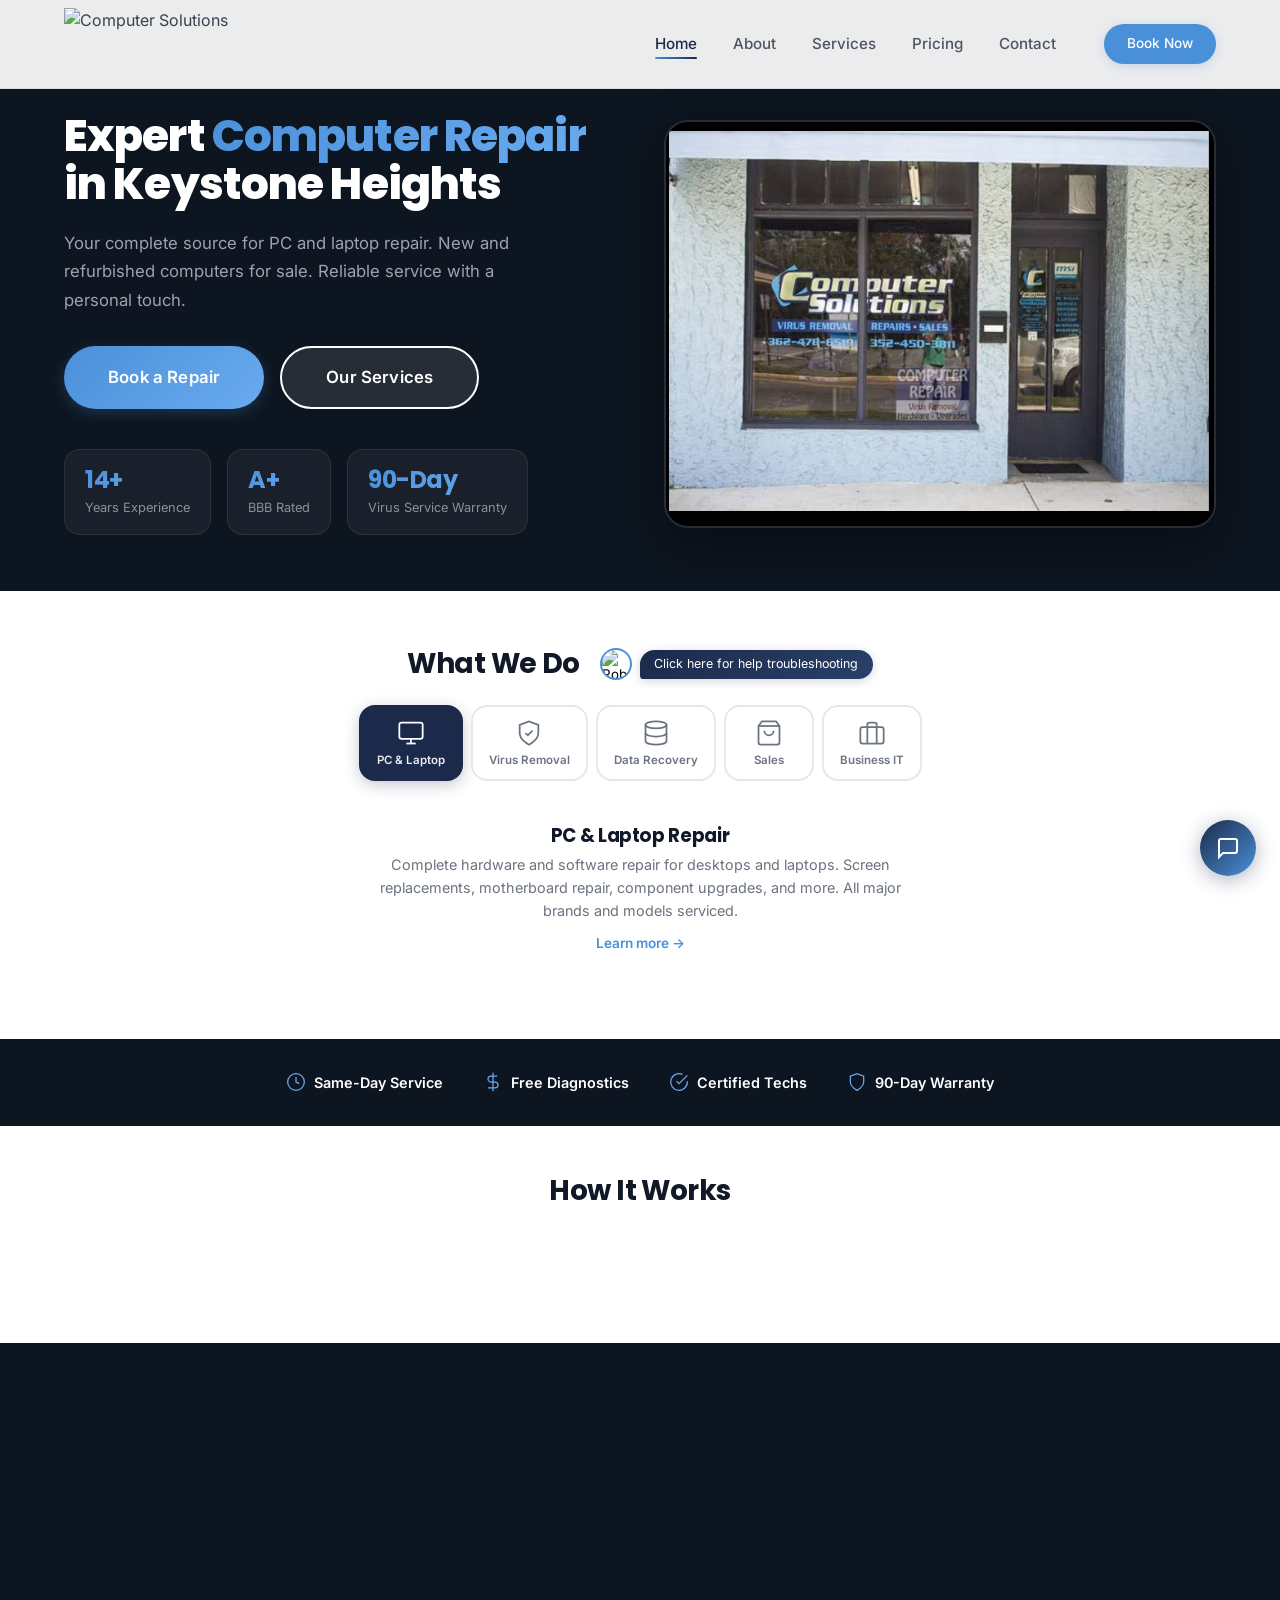
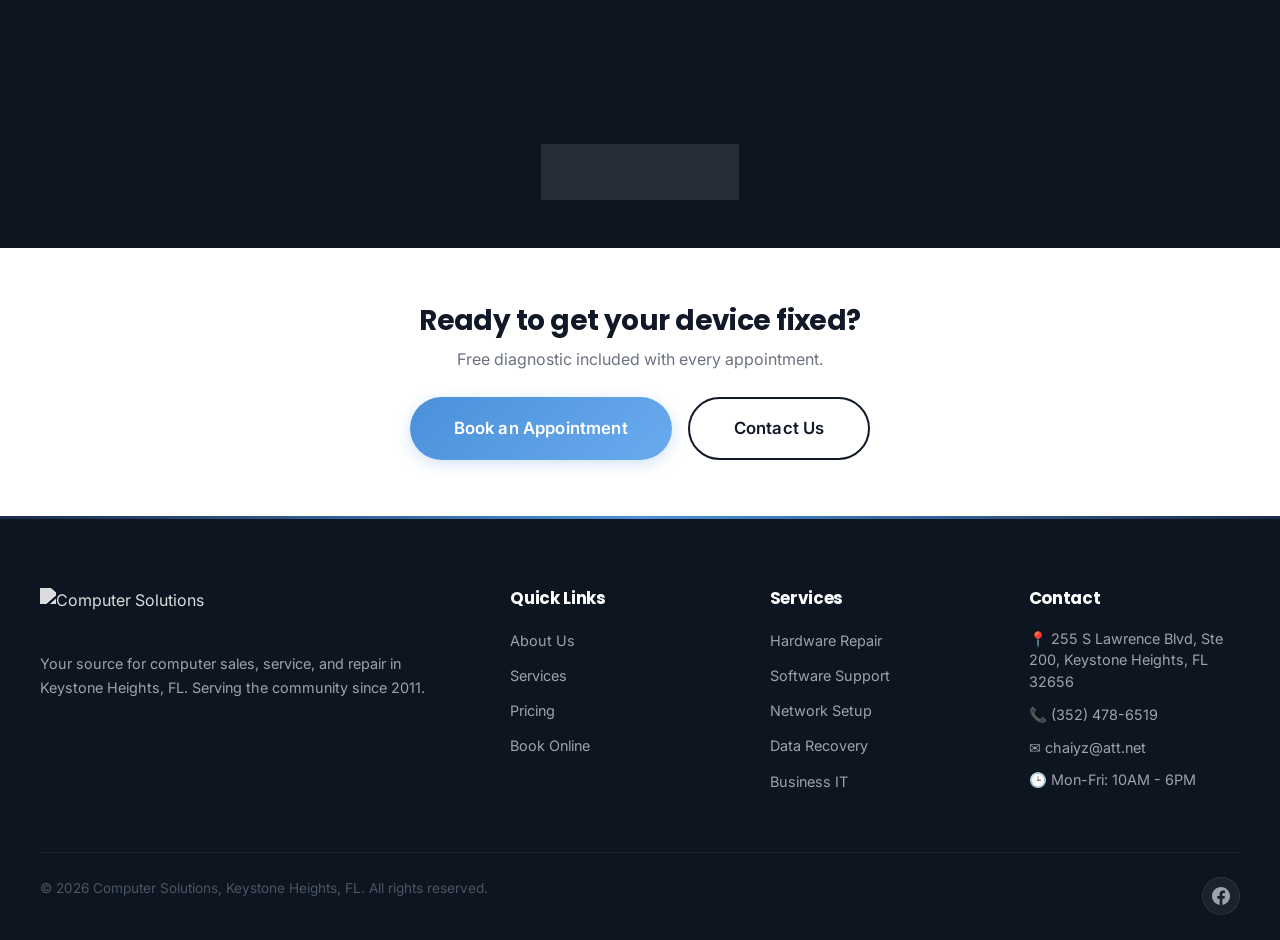
==== commit 4ba2cc12: "Remove all TV repair references from entire site - Removed TV from hero headline, description, servi" ====
--- a/index.html
+++ b/index.html
@@ -36,8 +36,8 @@
     <div class="container">
       <div class="hero-split-grid">
         <div class="hero-text">
-          <h1>Expert Computer & <span>TV Repair</span> in Keystone Heights</h1>
-          <p>Your complete source for PC, laptop, and LED/LCD/DLP television repair. New and refurbished computers for sale. Reliable service with a personal touch.</p>
+          <h1>Expert <span>Computer Repair</span> in Keystone Heights</h1>
+          <p>Your complete source for PC and laptop repair. New and refurbished computers for sale. Reliable service with a personal touch.</p>
           <div class="hero-buttons">
             <a href="#" data-open-contact class="btn btn-accent btn-lg">Book a Repair</a>
             <a href="services.html" class="btn btn-outline btn-lg">Our Services</a>
@@ -71,7 +71,7 @@
         <h2 class="hp-heading" style="margin-bottom:0;">What We Do</h2>
         <button class="robo-inline" id="roboOpenBtn">
           <img src="images/bio.jpg" alt="Robo Chaiyz" class="robo-avatar">
-          <span><strong>Robo Chaiyz</strong> Need tech help?</span>
+          <span>Click here for help troubleshooting</span>
         </button>
       </div>
       <div class="svc-showcase fade-in">
@@ -80,23 +80,19 @@
             <svg viewBox="0 0 24 24" fill="none" stroke="currentColor" stroke-width="1.5"><rect x="2" y="3" width="20" height="14" rx="2"/><line x1="8" y1="21" x2="16" y2="21"/><line x1="12" y1="17" x2="12" y2="21"/></svg>
             <span>PC & Laptop</span>
           </button>
-          <button class="svc-icon-btn" data-index="1" aria-label="TV Repair">
-            <svg viewBox="0 0 24 24" fill="none" stroke="currentColor" stroke-width="1.5"><rect x="2" y="4" width="20" height="13" rx="2"/><line x1="7" y1="21" x2="17" y2="21"/><line x1="9" y1="17" x2="9" y2="21"/><line x1="15" y1="17" x2="15" y2="21"/></svg>
-            <span>TV Repair</span>
-          </button>
-          <button class="svc-icon-btn" data-index="2" aria-label="Virus Removal">
+          <button class="svc-icon-btn" data-index="1" aria-label="Virus Removal">
             <svg viewBox="0 0 24 24" fill="none" stroke="currentColor" stroke-width="1.5"><path d="M12 22s8-4 8-10V5l-8-3-8 3v7c0 6 8 10 8 10z"/><polyline points="9 12 11 14 15 10"/></svg>
             <span>Virus Removal</span>
           </button>
-          <button class="svc-icon-btn" data-index="3" aria-label="Data Recovery">
+          <button class="svc-icon-btn" data-index="2" aria-label="Data Recovery">
             <svg viewBox="0 0 24 24" fill="none" stroke="currentColor" stroke-width="1.5"><ellipse cx="12" cy="5" rx="9" ry="3"/><path d="M21 12c0 1.66-4 3-9 3s-9-1.34-9-3"/><path d="M3 5v14c0 1.66 4 3 9 3s9-1.34 9-3V5"/></svg>
             <span>Data Recovery</span>
           </button>
-          <button class="svc-icon-btn" data-index="4" aria-label="Computer Sales">
+          <button class="svc-icon-btn" data-index="3" aria-label="Computer Sales">
             <svg viewBox="0 0 24 24" fill="none" stroke="currentColor" stroke-width="1.5"><path d="M6 2L3 6v14a2 2 0 0 0 2 2h14a2 2 0 0 0 2-2V6l-3-4z"/><line x1="3" y1="6" x2="21" y2="6"/><path d="M16 10a4 4 0 0 1-8 0"/></svg>
             <span>Sales</span>
           </button>
-          <button class="svc-icon-btn" data-index="5" aria-label="Business IT">
+          <button class="svc-icon-btn" data-index="4" aria-label="Business IT">
             <svg viewBox="0 0 24 24" fill="none" stroke="currentColor" stroke-width="1.5"><rect x="2" y="7" width="20" height="14" rx="2" ry="2"/><path d="M16 21V5a2 2 0 0 0-2-2h-4a2 2 0 0 0-2 2v16"/></svg>
             <span>Business IT</span>
           </button>
@@ -165,7 +161,6 @@
           <button data-msg="My computer won't turn on">Won't Power On</button>
           <button data-msg="I think I have a virus">Virus/Malware</button>
           <button data-msg="My Wi-Fi keeps disconnecting">Wi-Fi Issues</button>
-          <button data-msg="My TV screen is flickering">TV Problem</button>
         </div>
         <div class="ts-send-chat" id="tsSendChat" style="display:none;padding:0.6rem 1rem;border-top:1px solid var(--gray-100);text-align:center;">
           <p style="font-size:0.8rem;color:var(--gray-500);margin-bottom:0.4rem;">Done troubleshooting? We're happy to take it from here.</p>
@@ -340,7 +335,7 @@
             <select id="mcService" name="service">
               <option value="">Select a service...</option>
               <option value="PC/Laptop Repair">PC / Laptop Repair</option>
-              <option value="TV Repair">TV Repair</option>
+
               <option value="Virus Removal">Virus & Malware Removal</option>
               <option value="Data Recovery">Data Recovery</option>
               <option value="Computer Purchase">Buy a Computer</option>
--- a/css/styles.css
+++ b/css/styles.css
@@ -1791,33 +1791,44 @@
 .robo-inline {
   display: flex;
   align-items: center;
-  gap: 0.6rem;
-  padding: 0.45rem 1rem 0.45rem 0.45rem;
-  background: var(--white);
-  border: 1px solid var(--gray-200);
-  border-radius: 50px;
+  gap: 0.5rem;
+  padding: 0;
+  background: none;
+  border: none;
   cursor: pointer;
   font-family: var(--font-main);
-  font-size: 0.82rem;
-  color: var(--gray-600);
-  transition: var(--transition);
   animation: roboSlideIn 0.6s ease both;
   animation-delay: 1.5s;
   opacity: 0;
 }
 
+.robo-inline span {
+  background: linear-gradient(135deg, var(--primary), var(--primary-light));
+  color: var(--white);
+  font-size: 0.78rem;
+  padding: 0.4rem 0.9rem;
+  border-radius: 16px 16px 16px 4px;
+  line-height: 1.3;
+  box-shadow: 0 2px 10px rgba(27, 42, 74, 0.2);
+  transition: var(--transition);
+}
+
+.robo-inline span strong {
+  display: block;
+  font-size: 0.7rem;
+  opacity: 0.7;
+  font-weight: 500;
+  margin-bottom: 1px;
+}
+
+.robo-inline:hover span {
+  box-shadow: 0 4px 18px rgba(74, 144, 217, 0.3);
+  transform: translateY(-1px);
+}
+
 @keyframes roboSlideIn {
   from { opacity: 0; transform: translateX(30px); }
   to { opacity: 1; transform: translateX(0); }
-}
-
-.robo-inline:hover {
-  border-color: var(--accent);
-  box-shadow: 0 4px 16px rgba(74, 144, 217, 0.2);
-}
-
-.robo-inline strong {
-  color: var(--primary);
 }
 
 .robo-avatar {
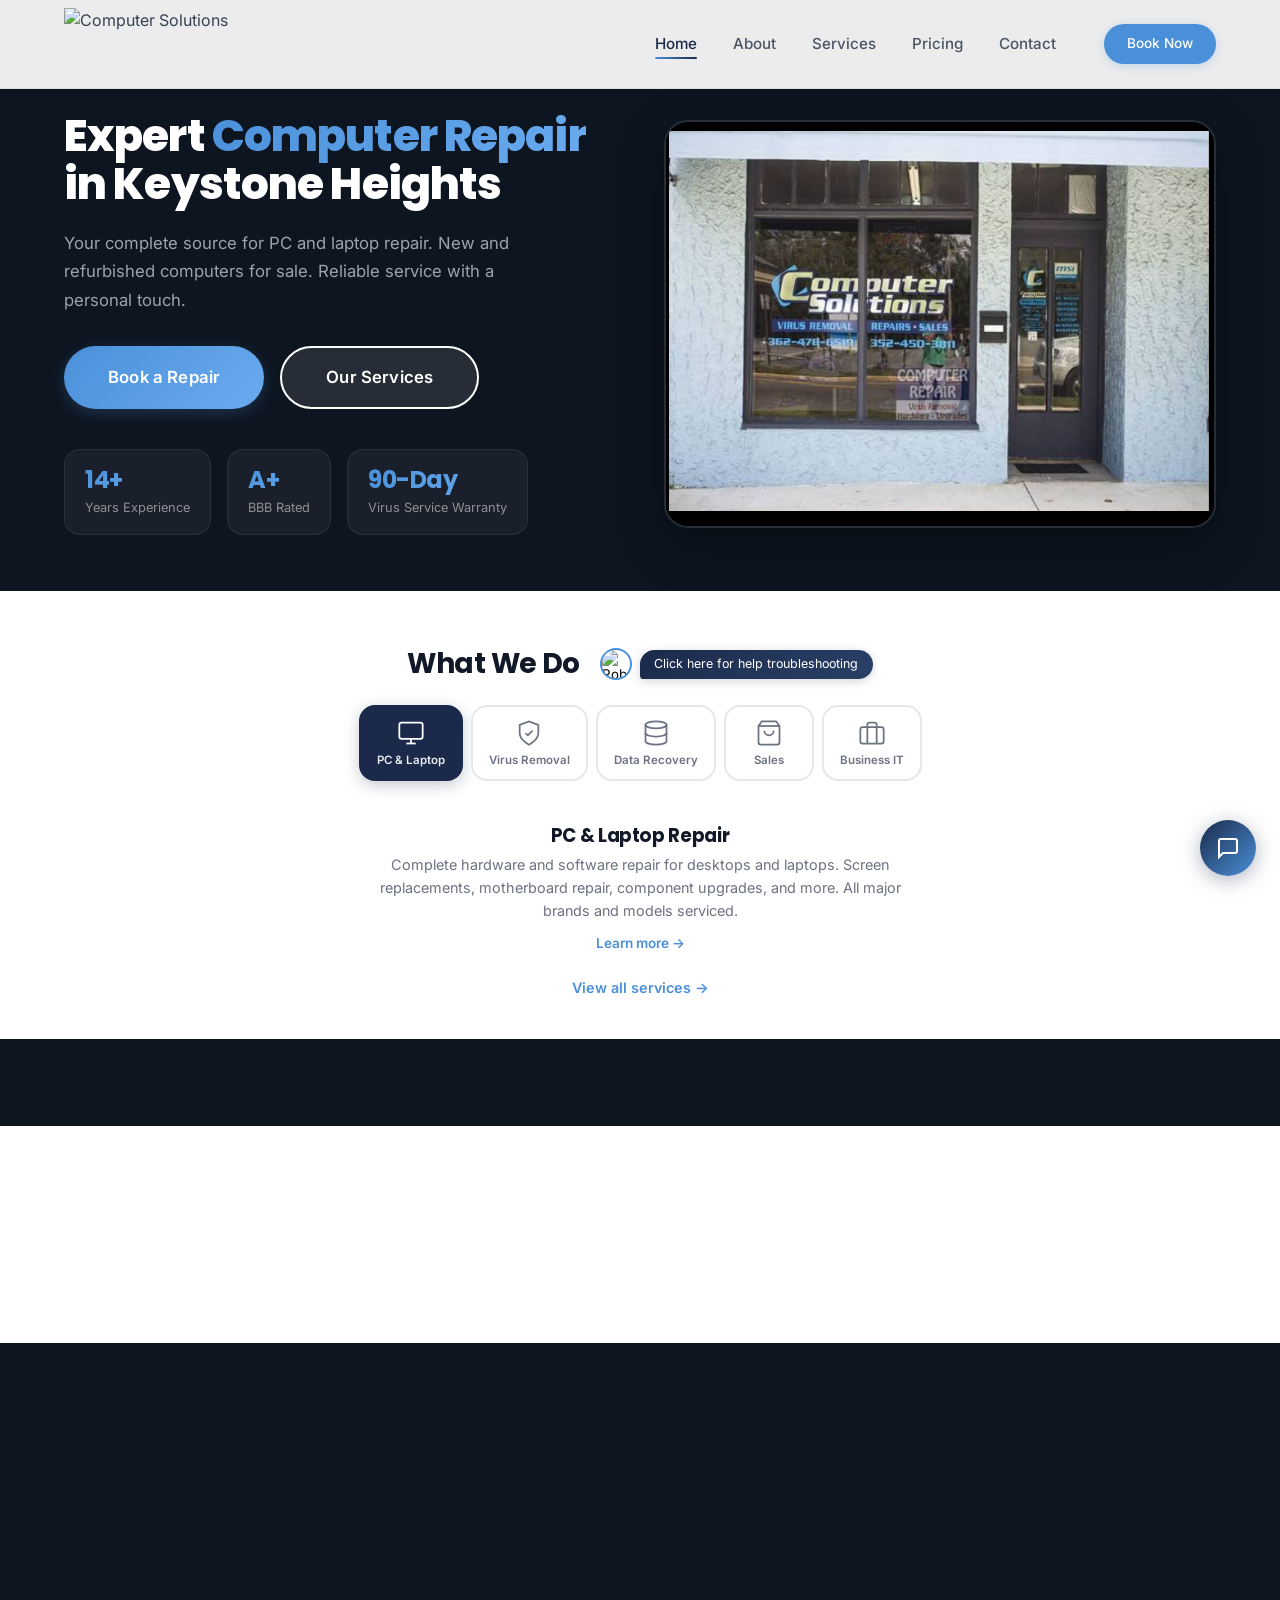
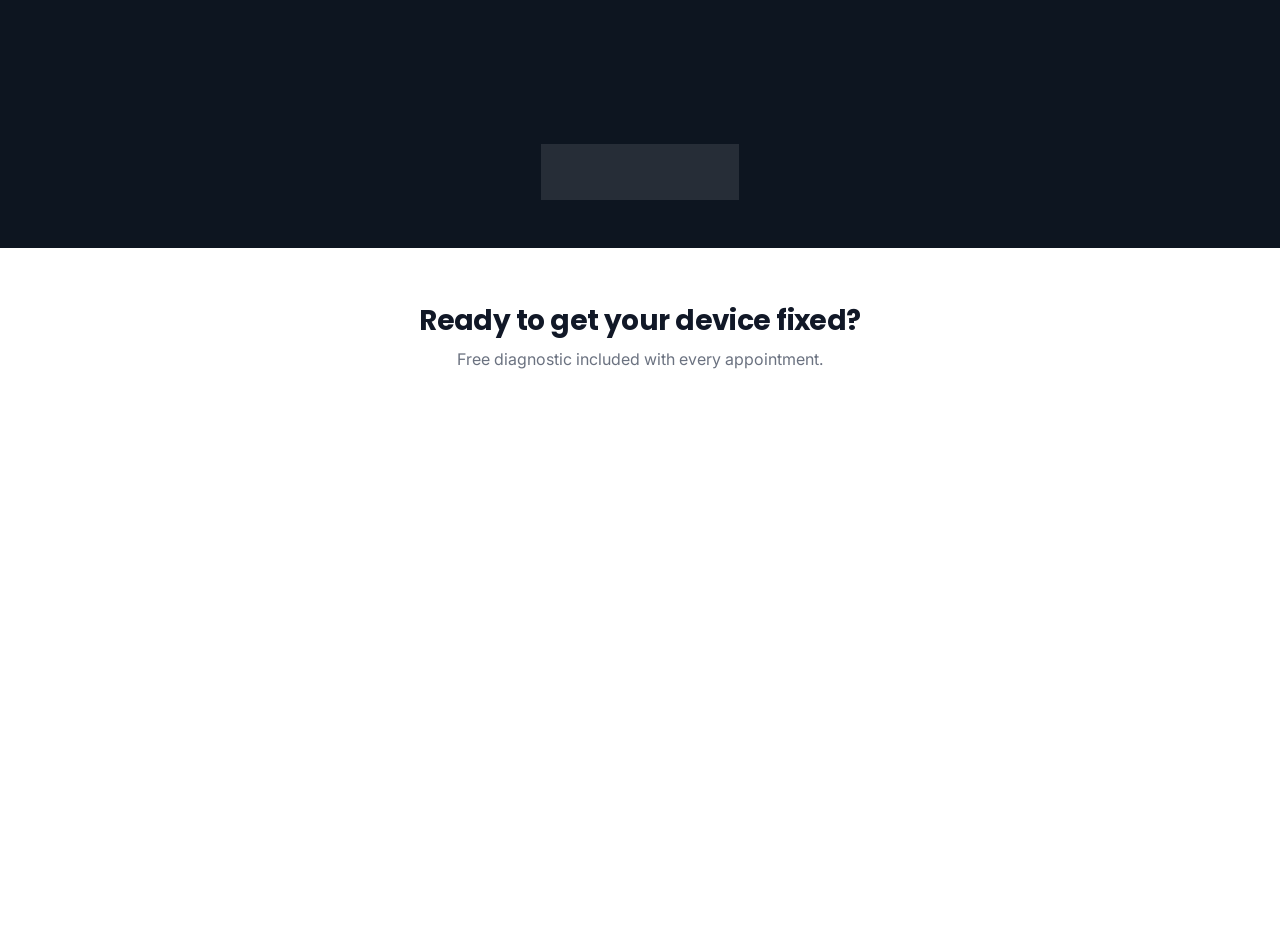
==== commit d7379b84: "Add K&A Designs credit to footer across all pages Co-Authored-By: Claude Opus 4.6 (1M context) <nore" ====
--- a/index.html
+++ b/index.html
@@ -2,6 +2,8 @@
 <html lang="en">
 <head>
   <meta charset="UTF-8">
+  <link rel="icon" href="favicon.ico" type="image/x-icon">
+  <link rel="apple-touch-icon" href="images/favicon-180.png">
   <meta name="viewport" content="width=device-width, initial-scale=1.0">
   <meta name="description" content="Computer Solutions - Professional computer repair, IT support, and technology services in Keystone Heights, FL.">
   <title>Computer Solutions | Computer Repair & IT Services | Keystone Heights FL</title>
@@ -259,7 +261,7 @@
         </div>
       </div>
       <div class="footer-bottom">
-        <p>&copy; 2026 Computer Solutions, Keystone Heights, FL. All rights reserved.</p>
+        <p>&copy; 2026 Computer Solutions, Keystone Heights, FL. All rights reserved. · Website by <a href="https://kandadesigners.com/" target="_blank" rel="noopener" style="color:var(--gray-500);">K&amp;A Designs</a></p>
         <div class="footer-social">
           <a href="https://www.facebook.com/cskeystone/" aria-label="Facebook" target="_blank" rel="noopener"><svg width="18" height="18" viewBox="0 0 24 24" fill="currentColor"><path d="M24 12.073c0-6.627-5.373-12-12-12s-12 5.373-12 12c0 5.99 4.388 10.954 10.125 11.854v-8.385H7.078v-3.47h3.047V9.43c0-3.007 1.792-4.669 4.533-4.669 1.312 0 2.686.235 2.686.235v2.953H15.83c-1.491 0-1.956.925-1.956 1.874v2.25h3.328l-.532 3.47h-2.796v8.385C19.612 23.027 24 18.062 24 12.073z"/></svg></a>
         </div>
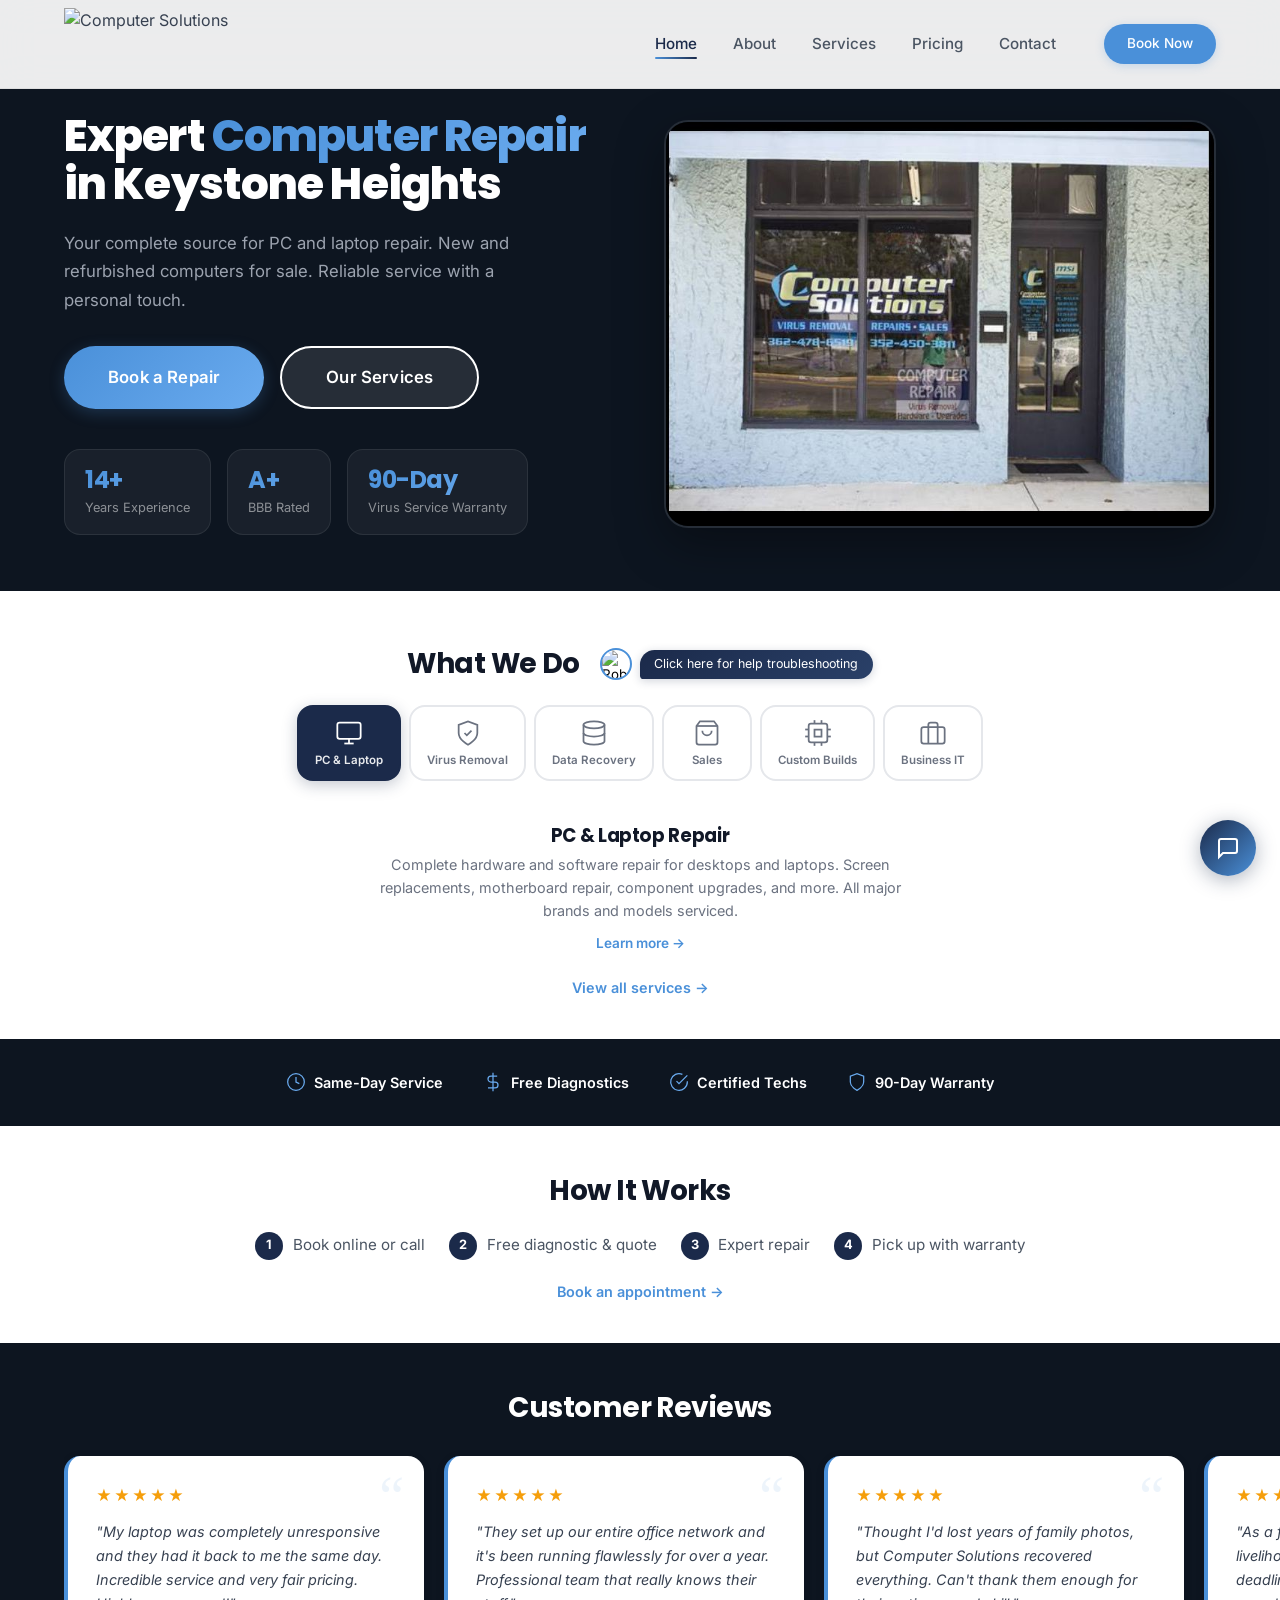
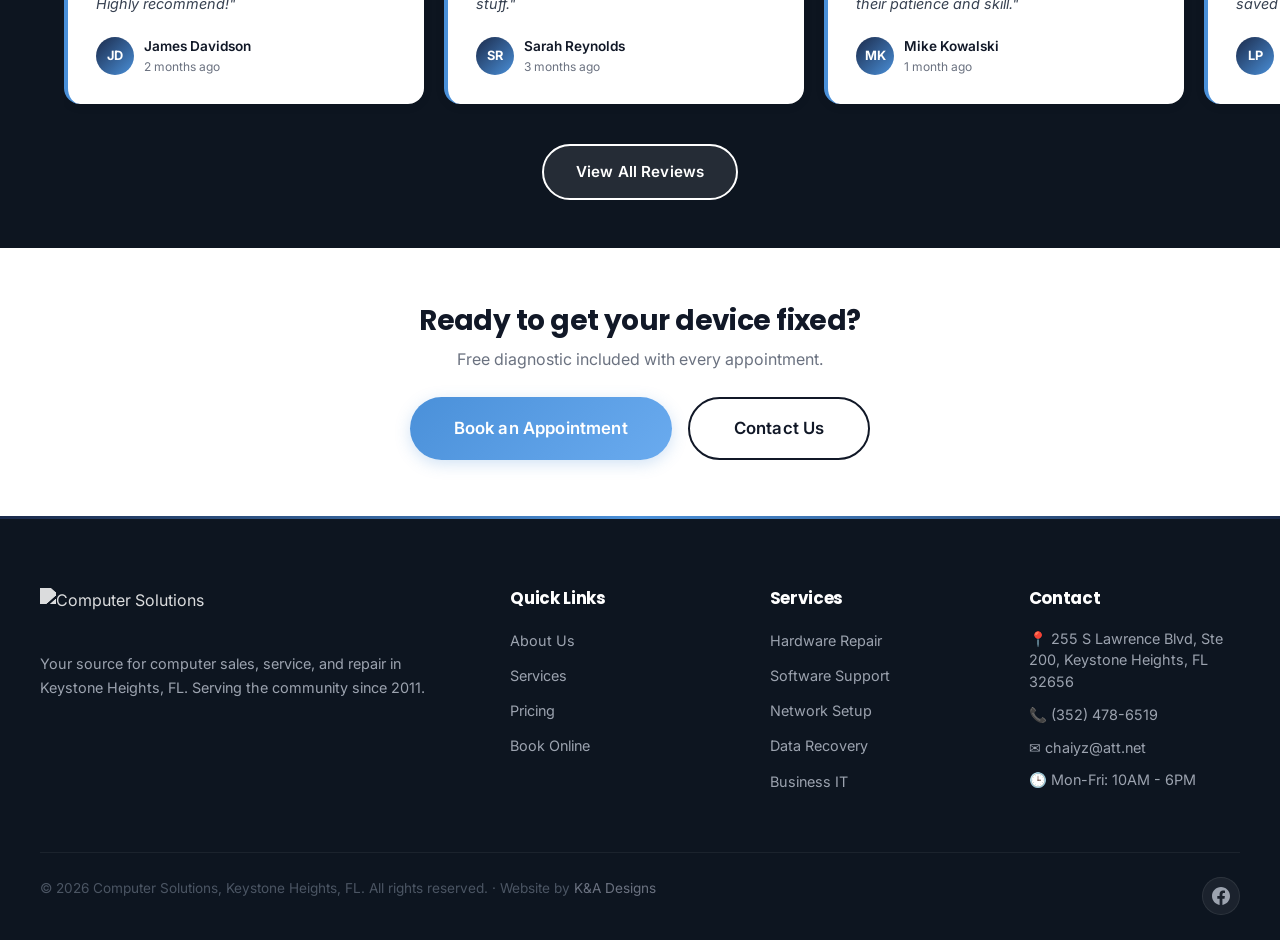
==== commit 55b23d4d: "Add Custom Computer Builds as a service - Added to home page services showcase (SVG chip icon + data" ====
--- a/index.html
+++ b/index.html
@@ -94,7 +94,11 @@
             <svg viewBox="0 0 24 24" fill="none" stroke="currentColor" stroke-width="1.5"><path d="M6 2L3 6v14a2 2 0 0 0 2 2h14a2 2 0 0 0 2-2V6l-3-4z"/><line x1="3" y1="6" x2="21" y2="6"/><path d="M16 10a4 4 0 0 1-8 0"/></svg>
             <span>Sales</span>
           </button>
-          <button class="svc-icon-btn" data-index="4" aria-label="Business IT">
+          <button class="svc-icon-btn" data-index="4" aria-label="Custom Builds">
+            <svg viewBox="0 0 24 24" fill="none" stroke="currentColor" stroke-width="1.5"><rect x="4" y="4" width="16" height="16" rx="2"/><path d="M9 9h6v6H9z"/><line x1="9" y1="1" x2="9" y2="4"/><line x1="15" y1="1" x2="15" y2="4"/><line x1="9" y1="20" x2="9" y2="23"/><line x1="15" y1="20" x2="15" y2="23"/><line x1="20" y1="9" x2="23" y2="9"/><line x1="20" y1="15" x2="23" y2="15"/><line x1="1" y1="9" x2="4" y2="9"/><line x1="1" y1="15" x2="4" y2="15"/></svg>
+            <span>Custom Builds</span>
+          </button>
+          <button class="svc-icon-btn" data-index="5" aria-label="Business IT">
             <svg viewBox="0 0 24 24" fill="none" stroke="currentColor" stroke-width="1.5"><rect x="2" y="7" width="20" height="14" rx="2" ry="2"/><path d="M16 21V5a2 2 0 0 0-2-2h-4a2 2 0 0 0-2 2v16"/></svg>
             <span>Business IT</span>
           </button>
@@ -342,6 +346,7 @@
               <option value="Data Recovery">Data Recovery</option>
               <option value="Computer Purchase">Buy a Computer</option>
               <option value="Business IT">Business IT Support</option>
+              <option value="Custom Build">Custom Computer Build</option>
               <option value="Other">Other / Not Sure</option>
             </select>
           </div>
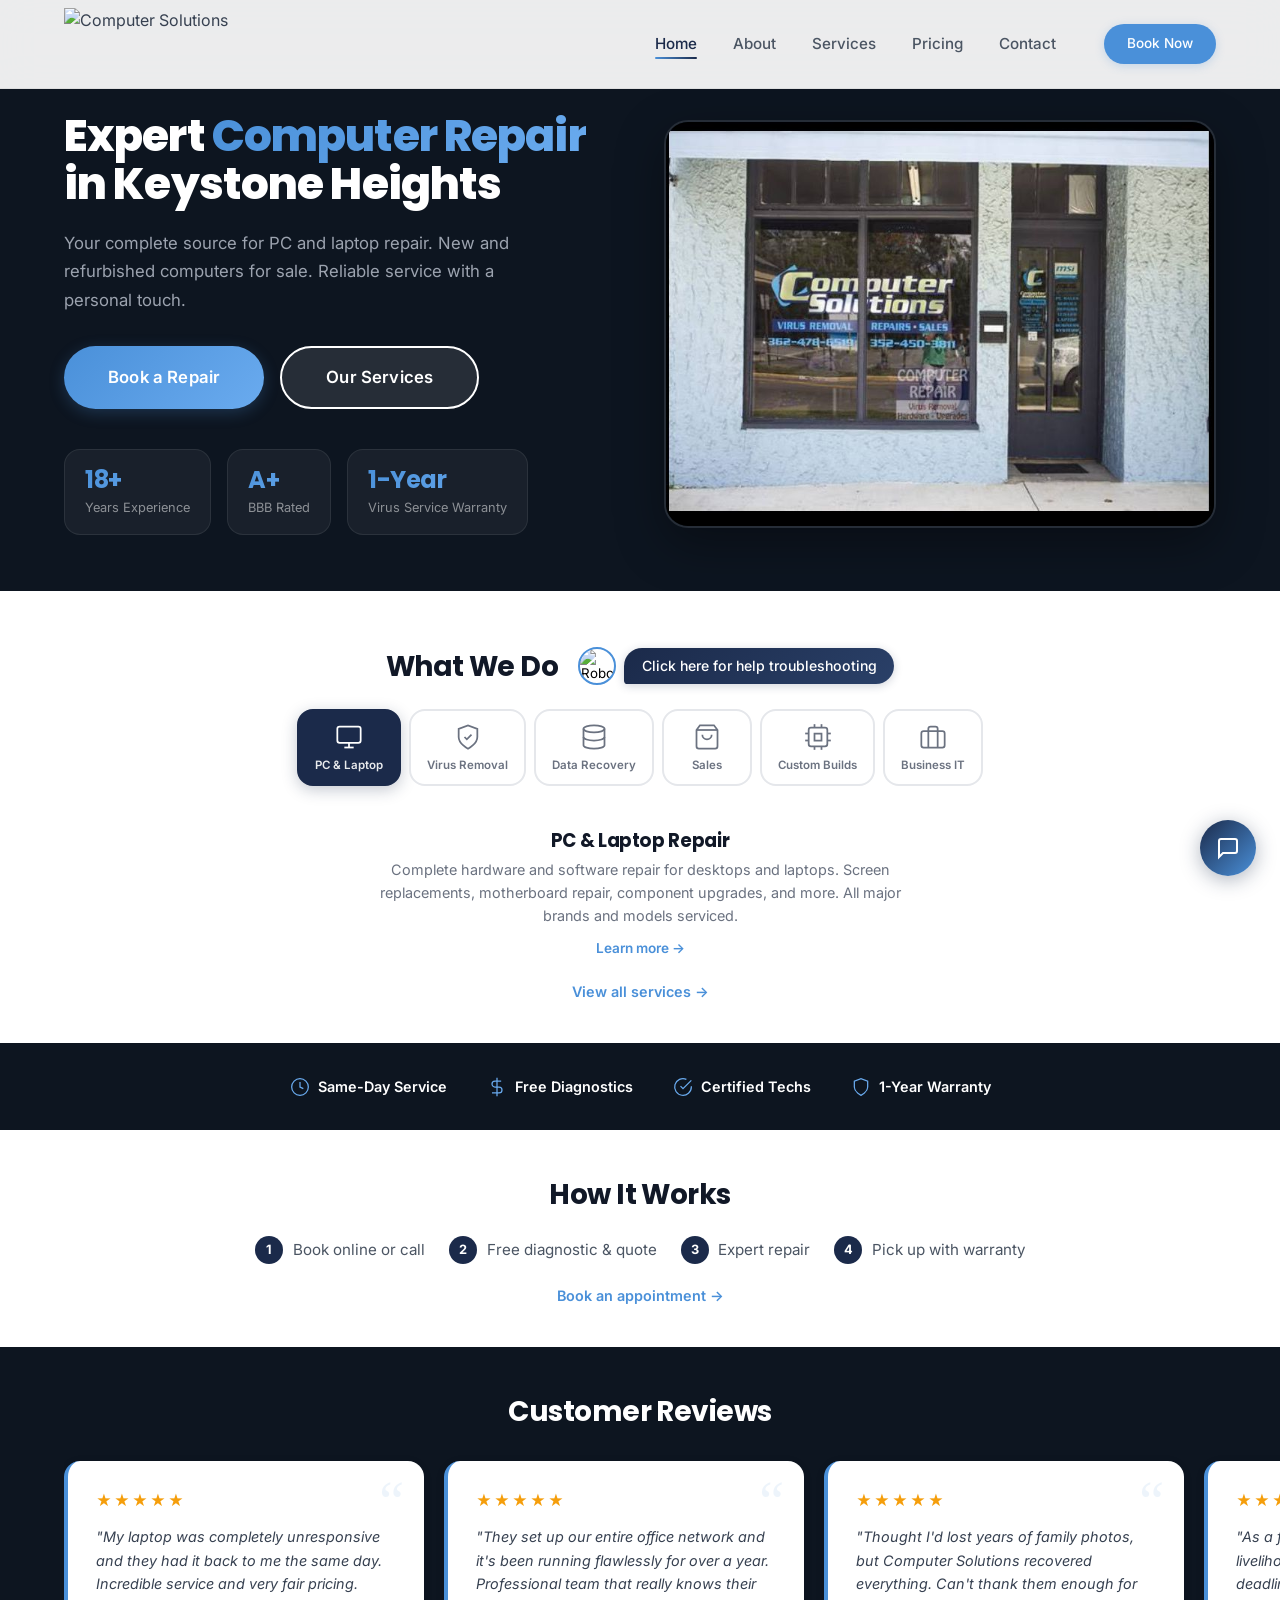
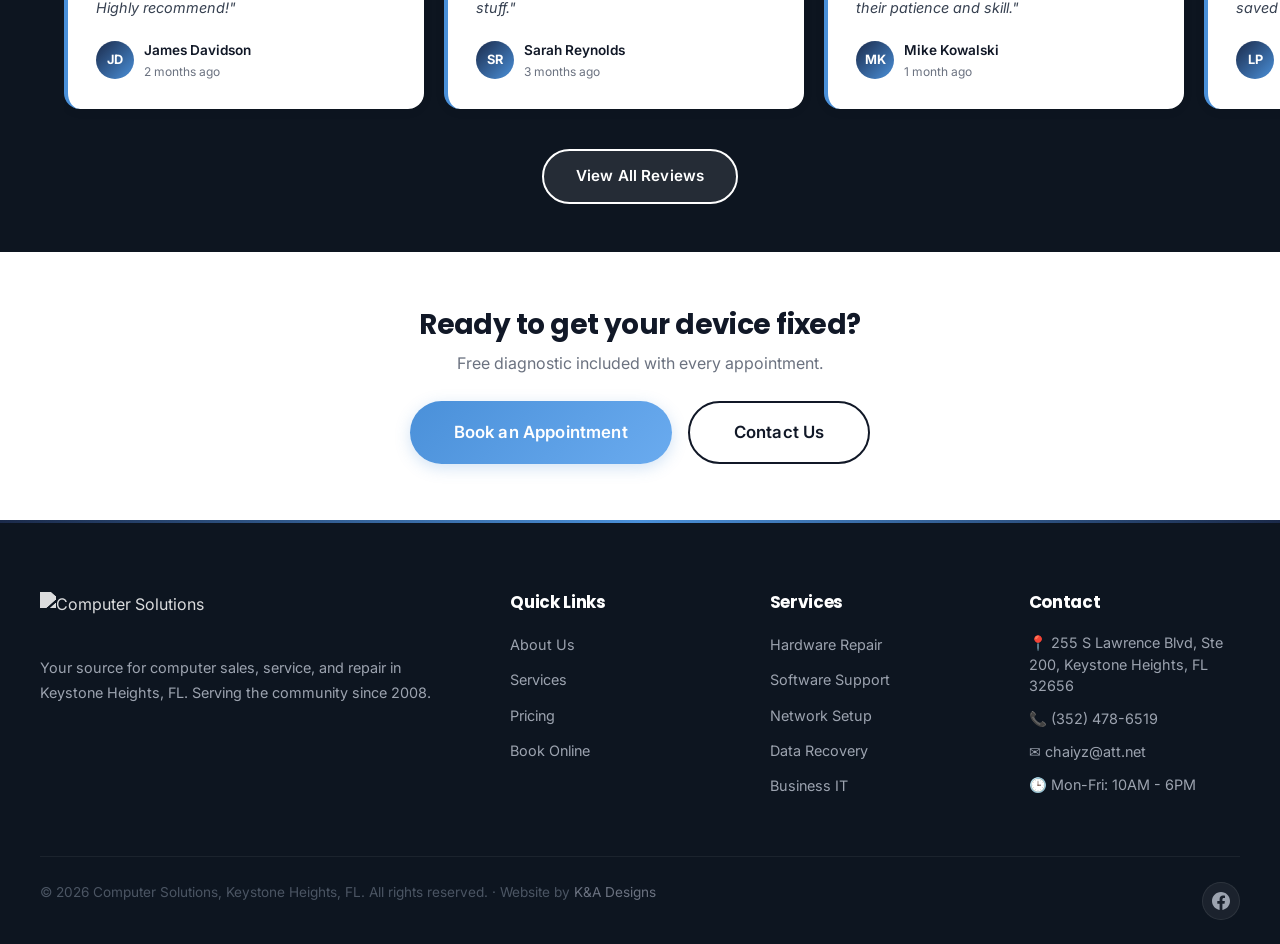
==== commit 10660d7c: "Add Open Graph share thumbnail and meta tags - Created 1200x630 OG image (logo on navy background, 2" ====
--- a/index.html
+++ b/index.html
@@ -4,12 +4,18 @@
   <meta charset="UTF-8">
   <link rel="icon" href="favicon.ico" type="image/x-icon">
   <link rel="apple-touch-icon" href="images/favicon-180.png">
+    <meta property="og:type" content="website">
+  <meta property="og:title" content="Computer Solutions | Computer Repair & IT Services | Keystone Heights FL">
+  <meta property="og:description" content="Expert computer repair, IT support, and technology services in Keystone Heights, FL.">
+  <meta property="og:image" content="/images/og-image.jpg">
+  <meta name="twitter:card" content="summary_large_image">
   <meta name="viewport" content="width=device-width, initial-scale=1.0">
   <meta name="description" content="Computer Solutions - Professional computer repair, IT support, and technology services in Keystone Heights, FL.">
   <title>Computer Solutions | Computer Repair & IT Services | Keystone Heights FL</title>
   <link rel="preconnect" href="https://fonts.googleapis.com" crossorigin>
   <link rel="preconnect" href="https://fonts.gstatic.com" crossorigin>
-  <link href="https://fonts.googleapis.com/css2?family=Inter:wght@400;500;600;700&family=Poppins:wght@700&display=swap" rel="stylesheet">
+  <link rel="preload" href="https://fonts.googleapis.com/css2?family=Inter:wght@400;500;600;700&family=Poppins:wght@700&display=swap" as="style" onload="this.onload=null;this.rel='stylesheet'"><noscript><link rel="stylesheet" href="https://fonts.googleapis.com/css2?family=Inter:wght@400;500;600;700&family=Poppins:wght@700&display=swap"></noscript>
+  <link rel="preload" href="images/cs-logo.png" as="image">
   <link rel="stylesheet" href="css/styles.css">
 </head>
 <body>
@@ -46,7 +52,7 @@
           </div>
           <div class="hero-stats">
             <div class="hero-stat">
-              <h3>14+</h3>
+              <h3>18+</h3>
               <p>Years Experience</p>
             </div>
             <div class="hero-stat">
@@ -54,7 +60,7 @@
               <p>BBB Rated</p>
             </div>
             <div class="hero-stat">
-              <h3>90-Day</h3>
+              <h3>1-Year</h3>
               <p>Virus Service Warranty</p>
             </div>
           </div>
@@ -127,7 +133,7 @@
         </div>
         <div class="hp-why-item">
           <svg viewBox="0 0 24 24" fill="none" stroke="currentColor" stroke-width="1.5"><path d="M12 22s8-4 8-10V5l-8-3-8 3v7c0 6 8 10 8 10z"/></svg>
-          <strong>90-Day Warranty</strong>
+          <strong>1-Year Warranty</strong>
         </div>
       </div>
     </div>
@@ -233,7 +239,7 @@
           <a href="index.html" class="logo">
             <img src="images/cs-logo.png" alt="Computer Solutions" class="footer-logo">
           </a>
-          <p>Your source for computer sales, service, and repair in Keystone Heights, FL. Serving the community since 2011.</p>
+          <p>Your source for computer sales, service, and repair in Keystone Heights, FL. Serving the community since 2008.</p>
         </div>
         <div>
           <h4>Quick Links</h4>
@@ -365,8 +371,8 @@
     </div>
   </div>
 
-  <script src="js/config.js"></script>
-  <script src="js/main.js"></script>
+  <script defer src="js/config.js"></script>
+  <script defer src="js/main.js"></script>
   <script defer src="js/chatbot.js"></script>
   <script defer src="js/reviews.js"></script>
 </body>
--- a/css/styles.css
+++ b/css/styles.css
@@ -1777,6 +1777,54 @@
 }
 
 /* ============================================
+   BUILD YOUR PC WORKFLOW
+   ============================================ */
+.build-paths {
+  display: grid;
+  grid-template-columns: 1fr 1fr;
+  gap: 2rem;
+  align-items: start;
+}
+
+.build-path {
+  padding: 2rem;
+  border: 1px solid var(--gray-200);
+  border-radius: var(--radius-xl);
+}
+
+.build-path-header {
+  display: flex;
+  align-items: center;
+  gap: 0.6rem;
+  margin-bottom: 0.75rem;
+}
+
+.build-path-header h3 {
+  font-size: 1.15rem;
+  margin: 0;
+}
+
+.build-path > p {
+  font-size: 0.9rem;
+  color: var(--gray-500);
+  margin-bottom: 1.25rem;
+  line-height: 1.5;
+}
+
+.build-path .form-group { margin-bottom: 0.85rem; }
+.build-path .form-group label { font-size: 0.85rem; }
+.build-path .form-group input,
+.build-path .form-group textarea {
+  padding: 0.6rem 0.85rem;
+  font-size: 0.88rem;
+}
+.build-path textarea { min-height: 60px; }
+
+@media (max-width: 768px) {
+  .build-paths { grid-template-columns: 1fr; }
+}
+
+/* ============================================
    ROBO CHAIYZ PROMPT + TROUBLESHOOTER
    ============================================ */
 .svc-heading-row {
@@ -1805,20 +1853,13 @@
 .robo-inline span {
   background: linear-gradient(135deg, var(--primary), var(--primary-light));
   color: var(--white);
-  font-size: 0.78rem;
-  padding: 0.4rem 0.9rem;
-  border-radius: 16px 16px 16px 4px;
+  font-size: 0.88rem;
+  font-weight: 500;
+  padding: 0.55rem 1.1rem;
+  border-radius: 20px 20px 20px 4px;
   line-height: 1.3;
   box-shadow: 0 2px 10px rgba(27, 42, 74, 0.2);
   transition: var(--transition);
-}
-
-.robo-inline span strong {
-  display: block;
-  font-size: 0.7rem;
-  opacity: 0.7;
-  font-weight: 500;
-  margin-bottom: 1px;
 }
 
 .robo-inline:hover span {
@@ -1832,8 +1873,8 @@
 }
 
 .robo-avatar {
-  width: 32px;
-  height: 32px;
+  width: 38px;
+  height: 38px;
   border-radius: 50%;
   object-fit: cover;
   flex-shrink: 0;
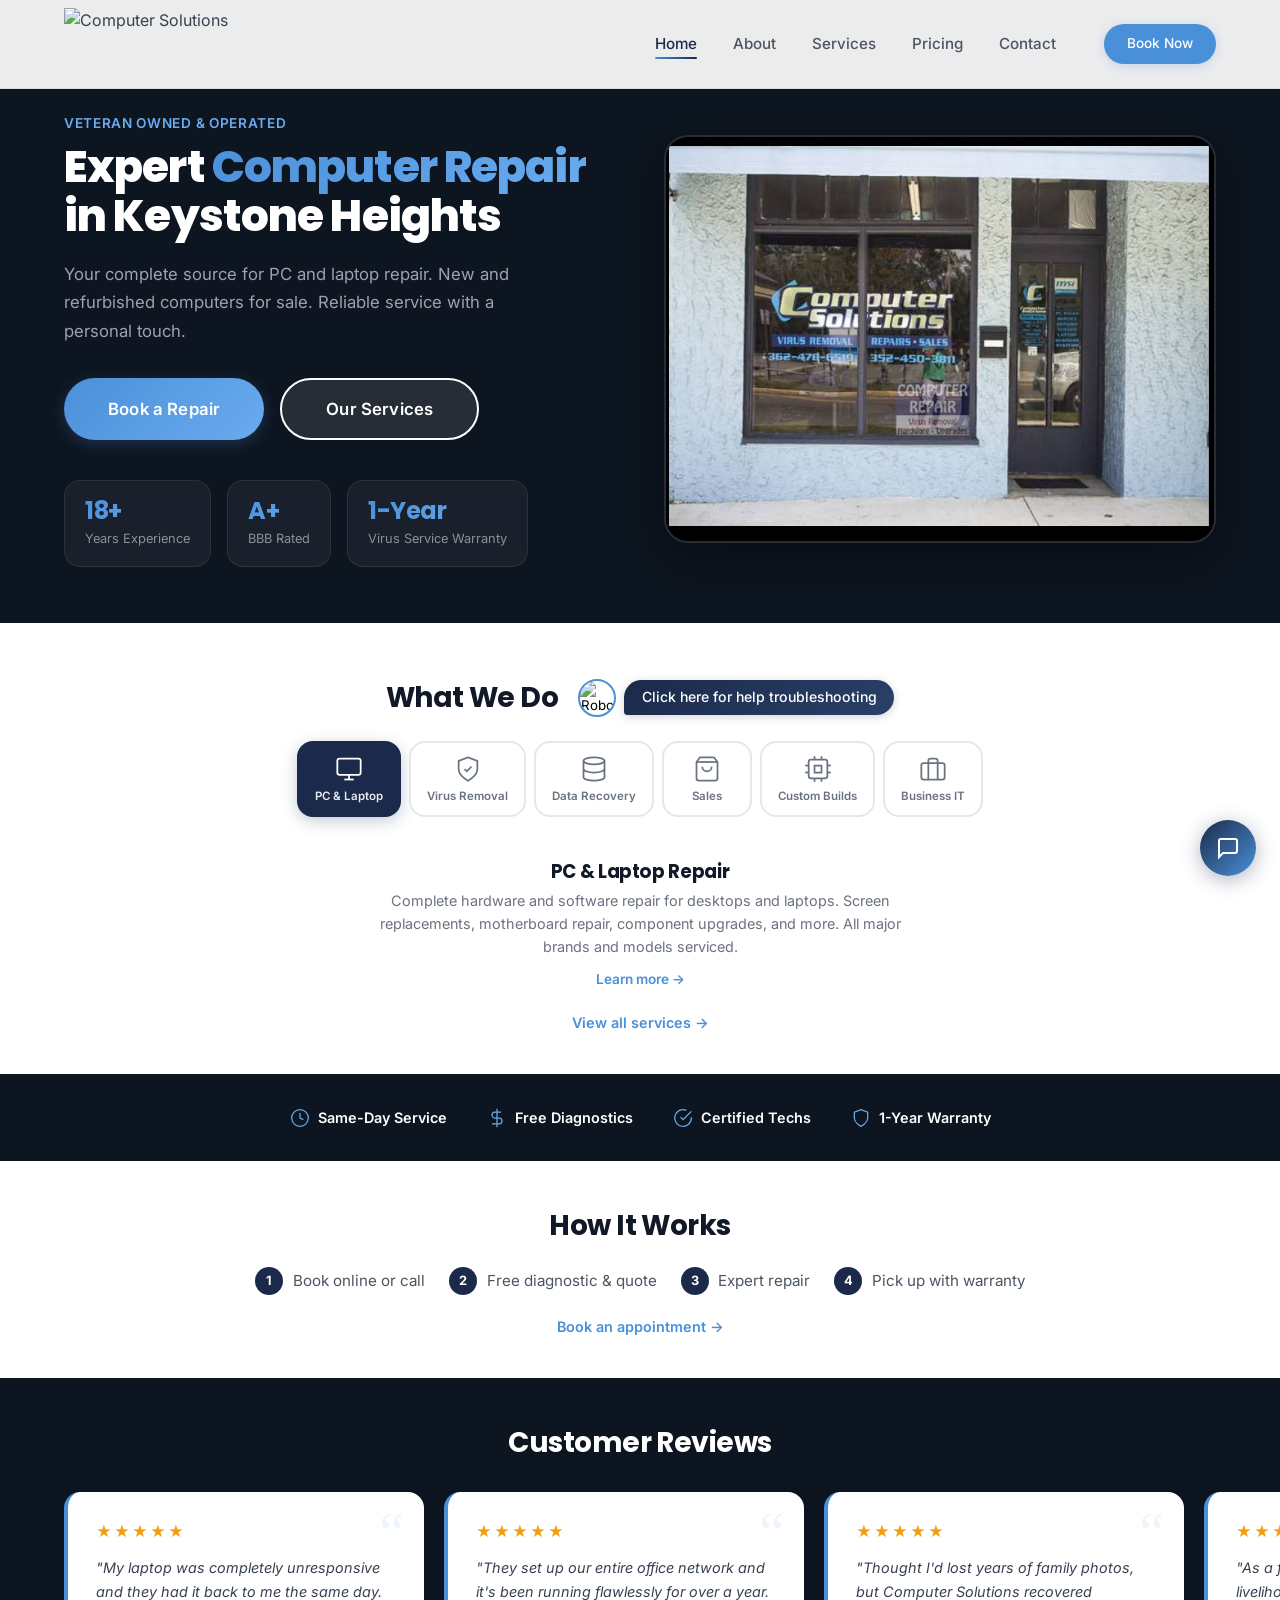
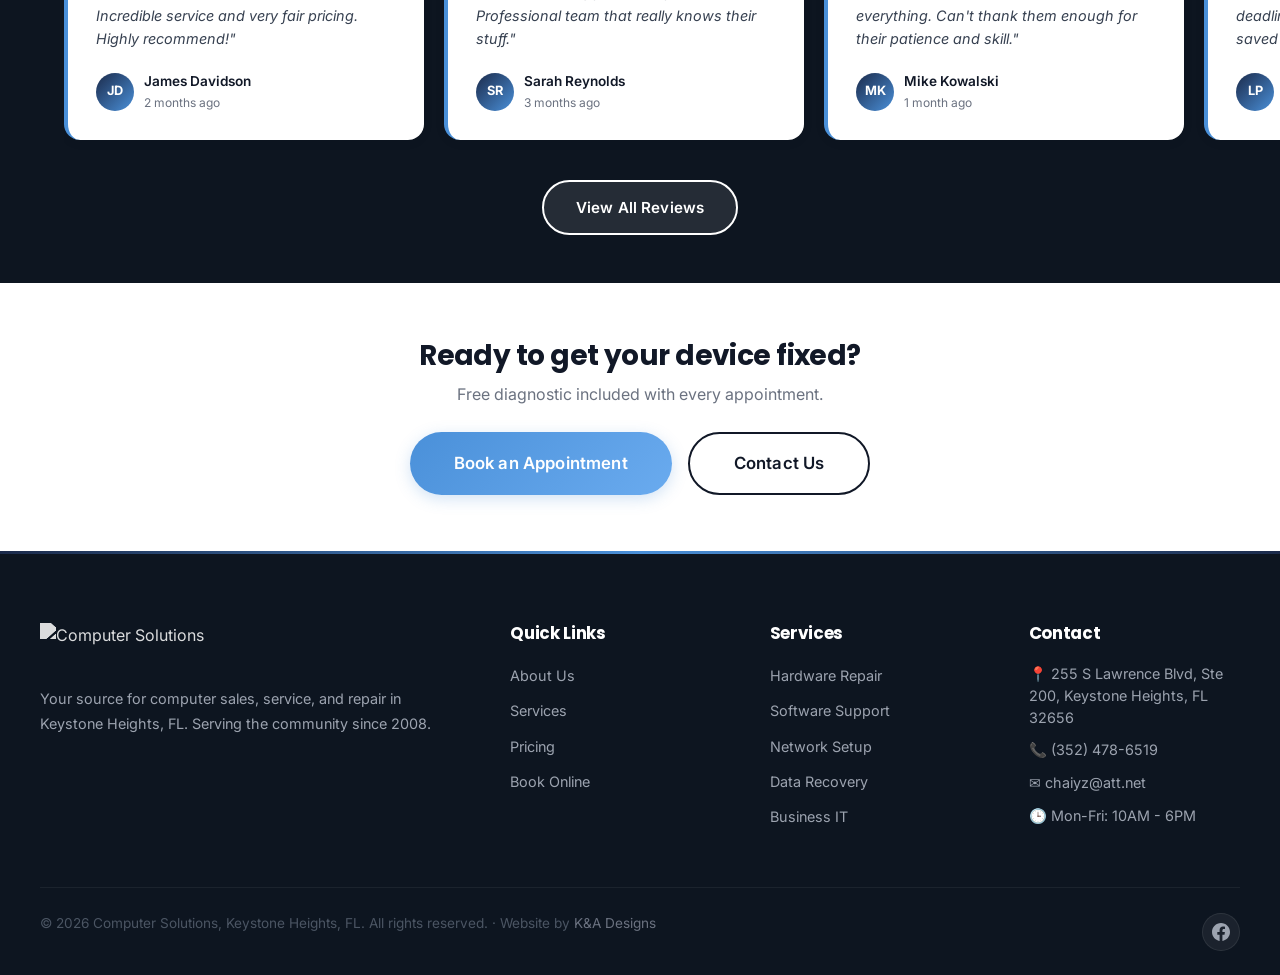
==== commit 6d94c88c: "Add Veteran Owned badge, rush service + password recovery pricing - Home page: "VETERAN OWNED & OPER" ====
--- a/index.html
+++ b/index.html
@@ -44,6 +44,7 @@
     <div class="container">
       <div class="hero-split-grid">
         <div class="hero-text">
+          <p style="color:var(--accent-light);font-size:0.85rem;font-weight:600;letter-spacing:0.05em;margin-bottom:0.5rem;">VETERAN OWNED & OPERATED</p>
           <h1>Expert <span>Computer Repair</span> in Keystone Heights</h1>
           <p>Your complete source for PC and laptop repair. New and refurbished computers for sale. Reliable service with a personal touch.</p>
           <div class="hero-buttons">
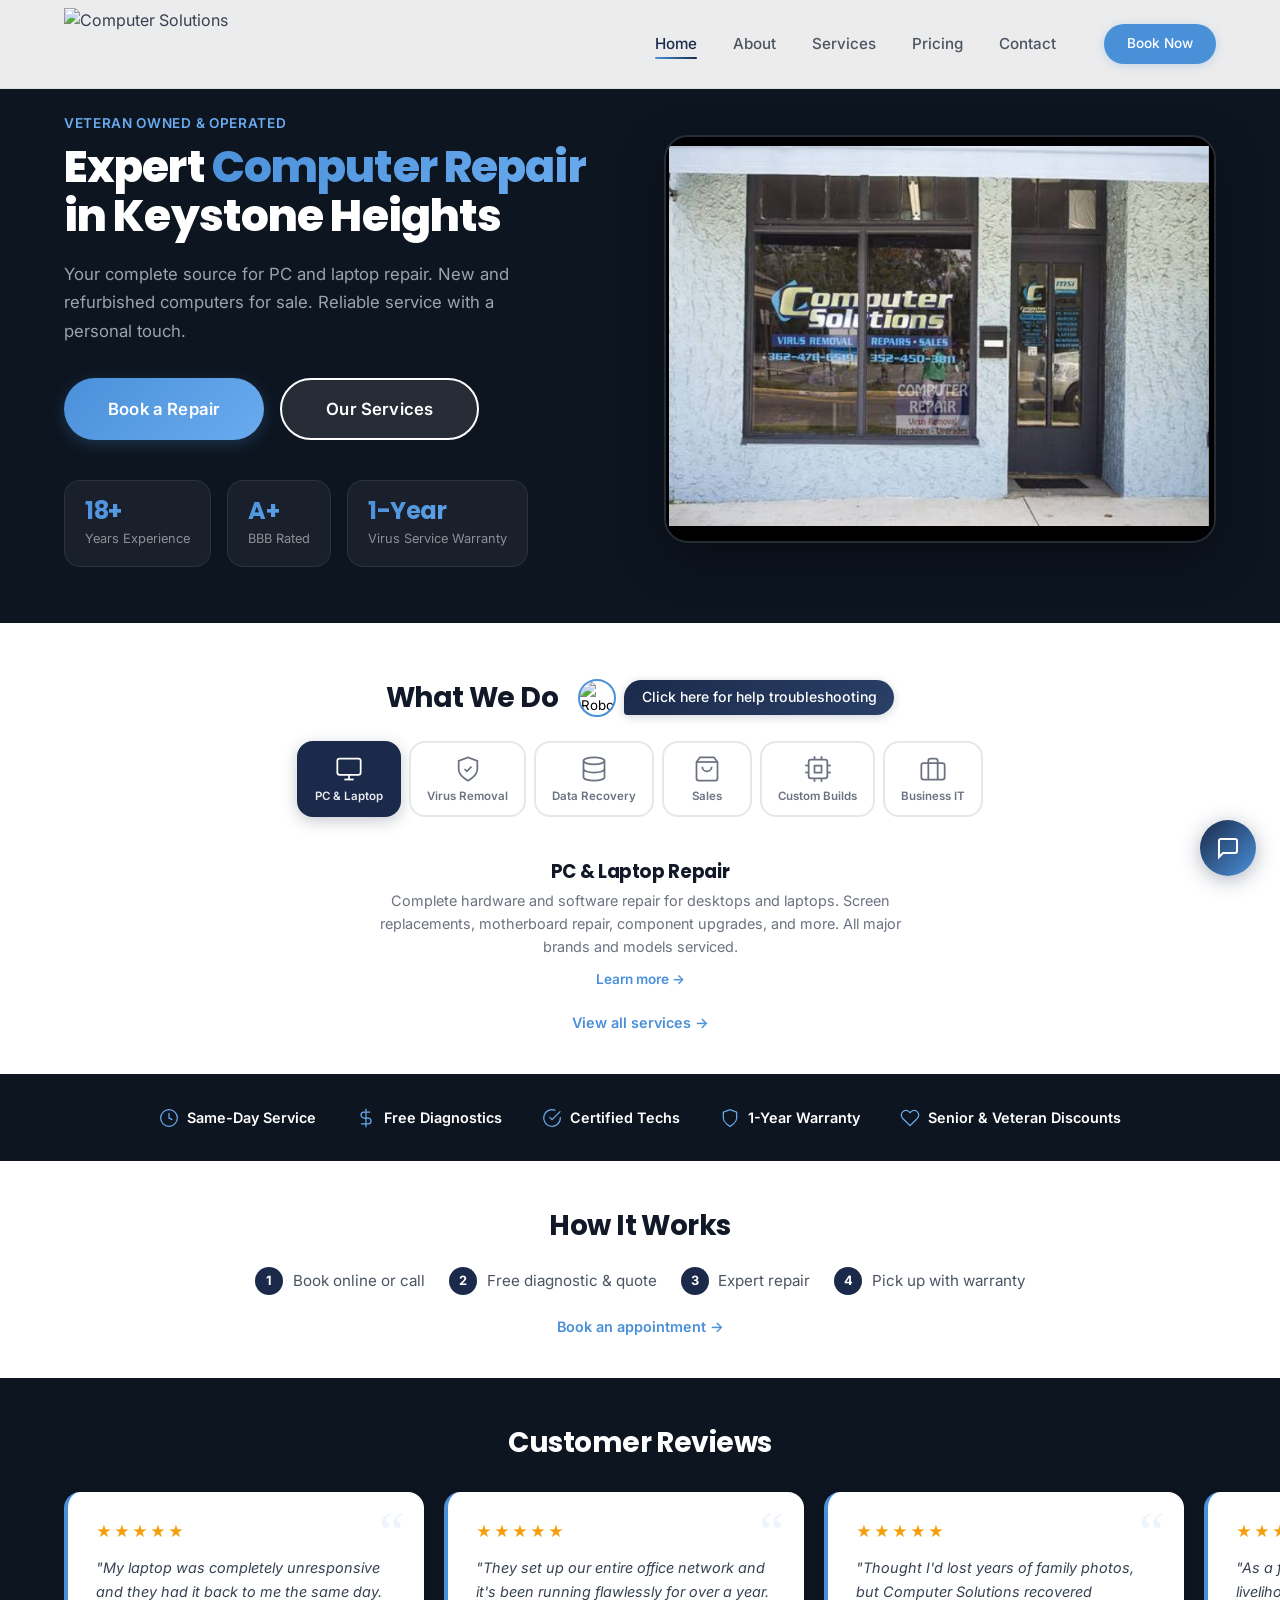
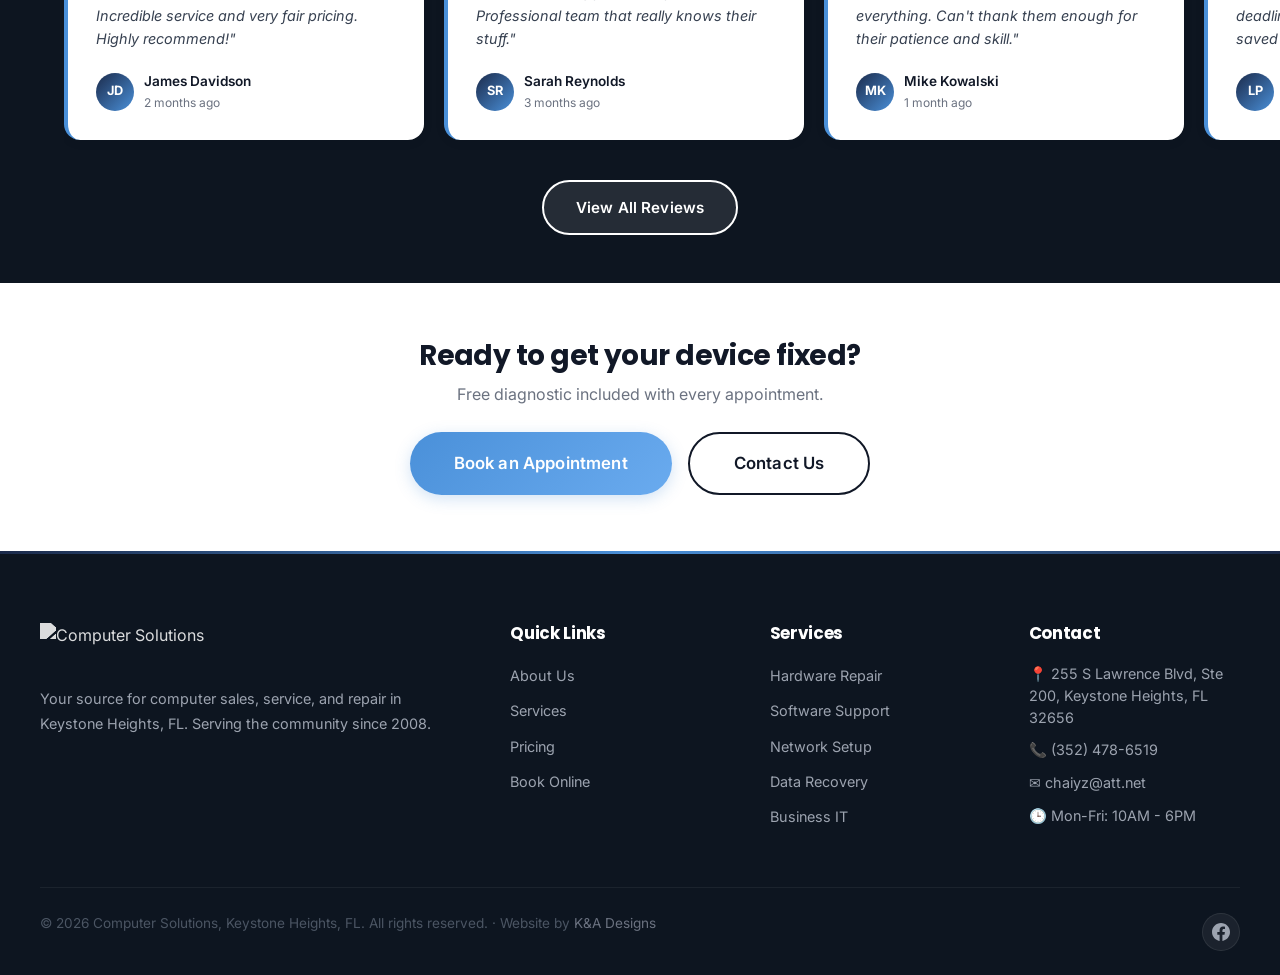
==== commit 23a41f1d: "Add Senior & Veteran Discounts to Why Us bar on home page Heart icon + text, inline with the other t" ====
--- a/index.html
+++ b/index.html
@@ -136,6 +136,10 @@
           <svg viewBox="0 0 24 24" fill="none" stroke="currentColor" stroke-width="1.5"><path d="M12 22s8-4 8-10V5l-8-3-8 3v7c0 6 8 10 8 10z"/></svg>
           <strong>1-Year Warranty</strong>
         </div>
+        <div class="hp-why-item">
+          <svg viewBox="0 0 24 24" fill="none" stroke="currentColor" stroke-width="1.5"><path d="M20.84 4.61a5.5 5.5 0 0 0-7.78 0L12 5.67l-1.06-1.06a5.5 5.5 0 0 0-7.78 7.78l1.06 1.06L12 21.23l7.78-7.78 1.06-1.06a5.5 5.5 0 0 0 0-7.78z"/></svg>
+          <strong>Senior & Veteran Discounts</strong>
+        </div>
       </div>
     </div>
   </section>
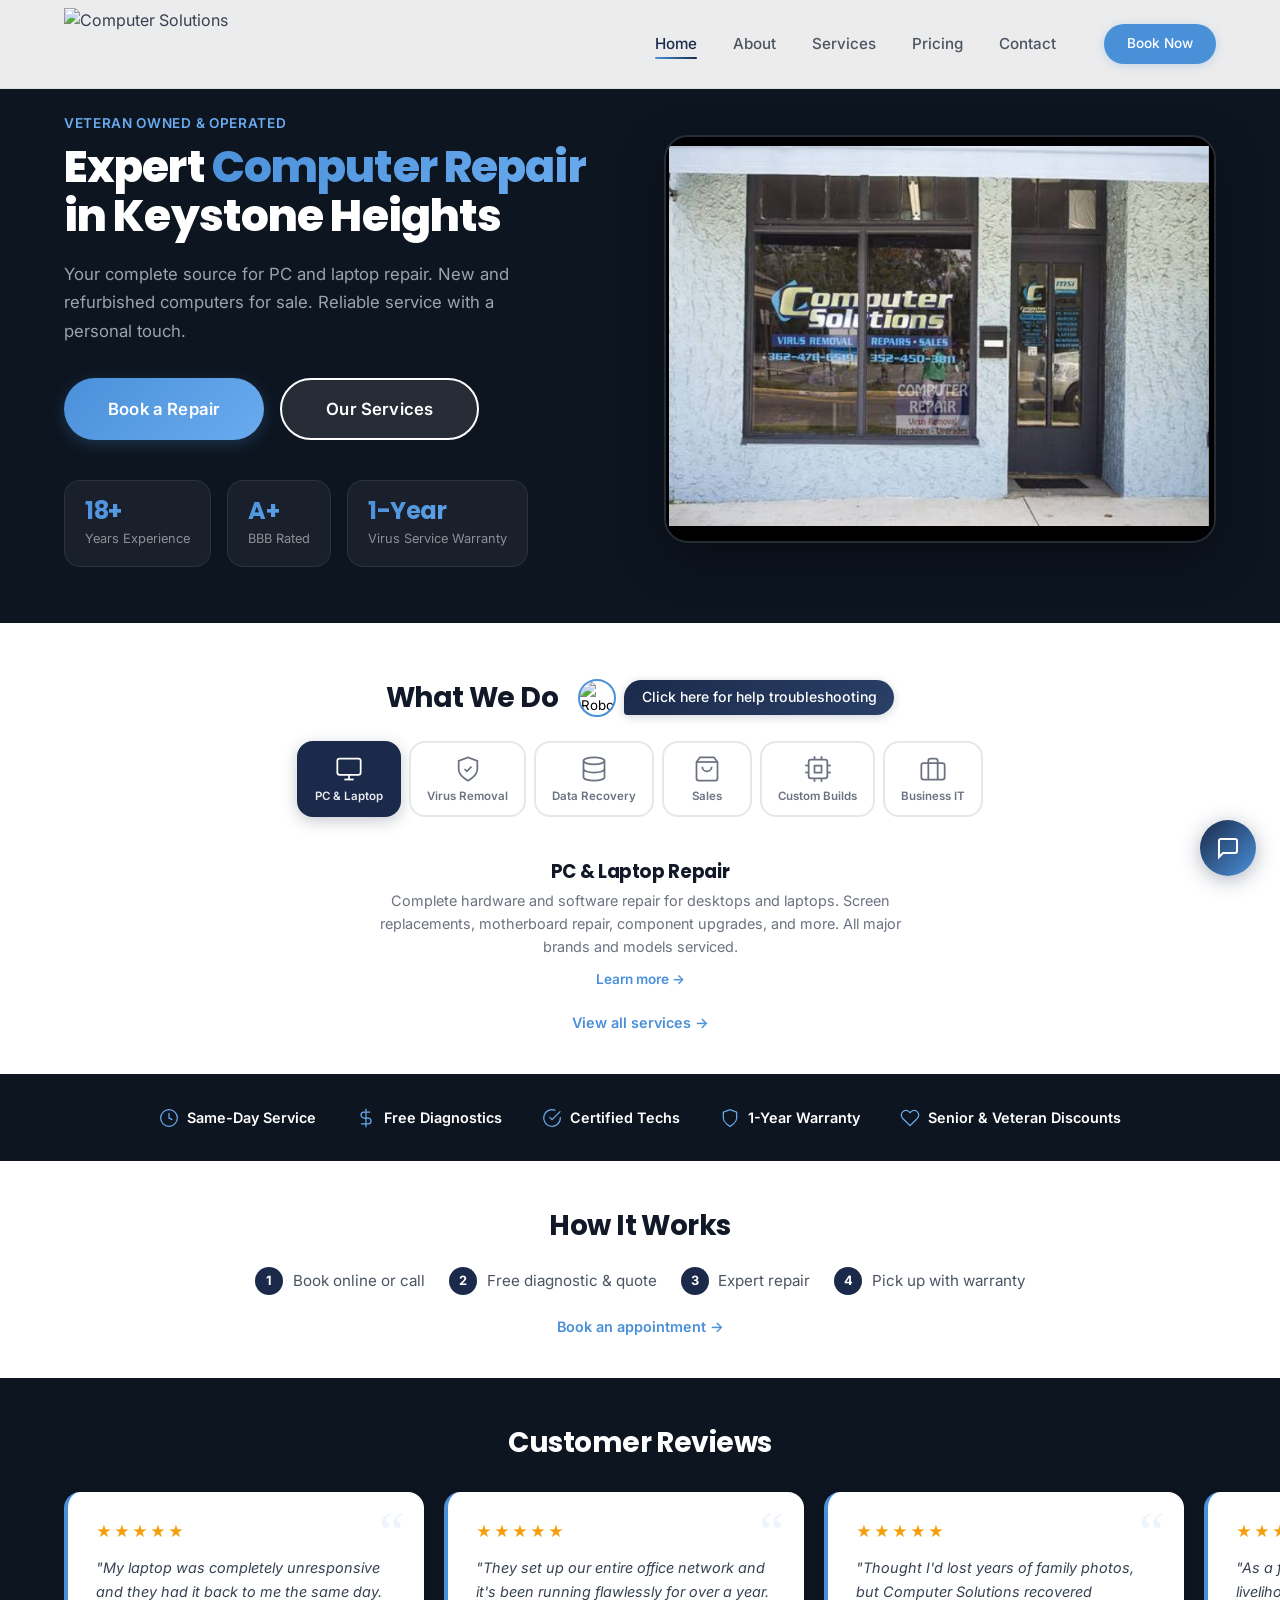
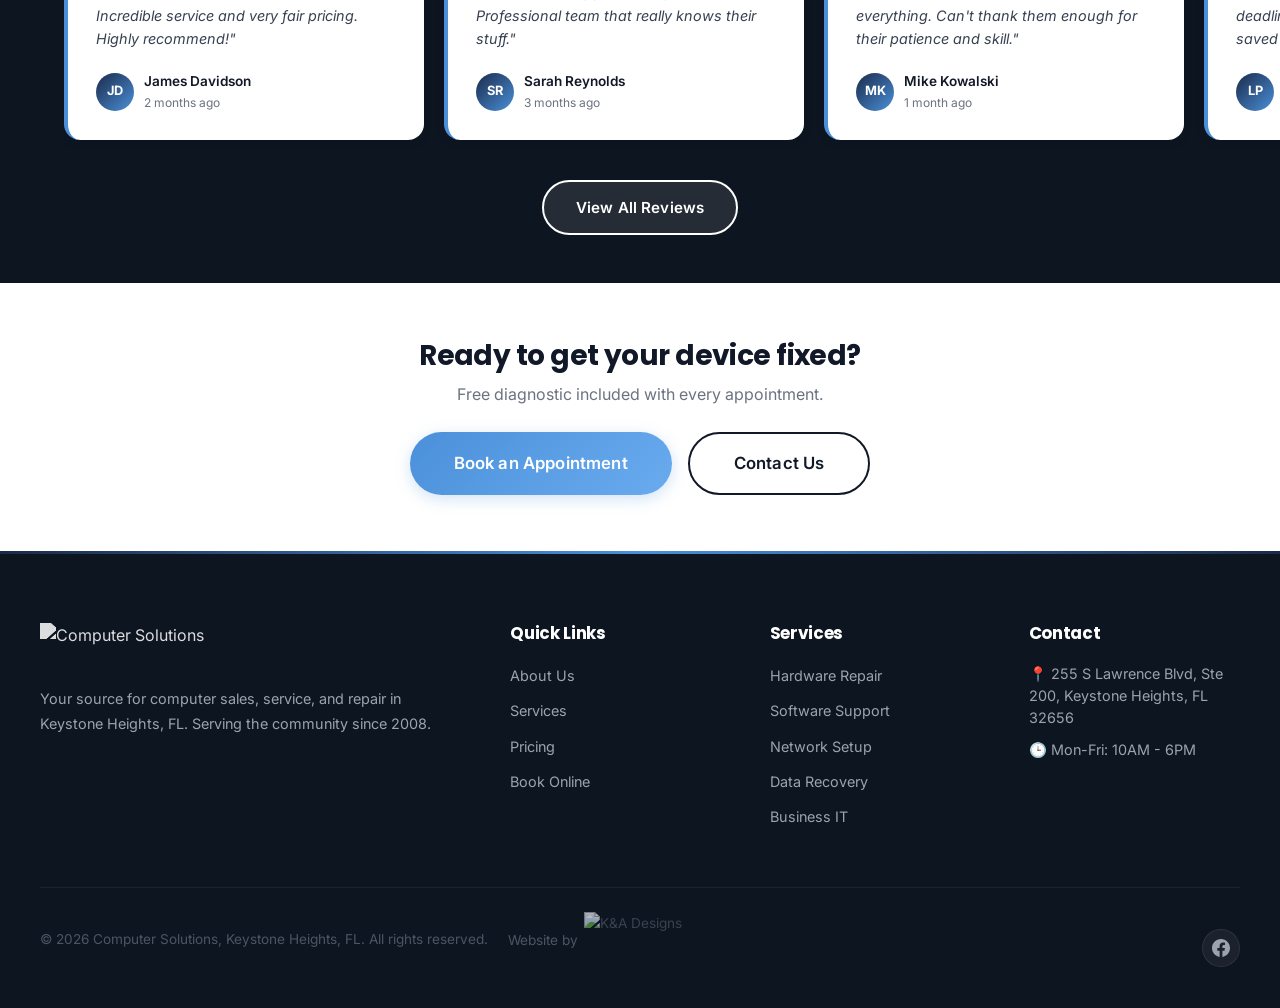
==== commit 5291f8bd: "Hide support page from nav (page still exists, just not linked) Co-Authored-By: Claude Opus 4.6 (1M " ====
--- a/index.html
+++ b/index.html
@@ -219,7 +219,7 @@
         <div class="reviews-modal-grid" id="reviewsModalGrid"></div>
       </div>
       <div class="reviews-modal-footer">
-        <a href="https://www.google.com/maps/place/?q=place_id:YOUR_PLACE_ID" target="_blank" rel="noopener">View on Google Maps &rarr;</a>
+        <a href="https://www.google.com/maps/place/ComputerSolutions+Keystone/@29.784082,-82.0334501,17z/" target="_blank" rel="noopener">View on Google Maps &rarr;</a>
       </div>
     </div>
   </div>
@@ -269,14 +269,12 @@
           <h4>Contact</h4>
           <ul class="footer-contact">
             <li>&#128205; 255 S Lawrence Blvd, Ste 200, Keystone Heights, FL 32656</li>
-            <li>&#128222; (352) 478-6519</li>
-            <li>&#9993; chaiyz@att.net</li>
             <li>&#128338; Mon-Fri: 10AM - 6PM</li>
           </ul>
         </div>
       </div>
       <div class="footer-bottom">
-        <p>&copy; 2026 Computer Solutions, Keystone Heights, FL. All rights reserved. · Website by <a href="https://kandadesigners.com/" target="_blank" rel="noopener" style="color:var(--gray-500);">K&amp;A Designs</a></p>
+        <p>&copy; 2026 Computer Solutions, Keystone Heights, FL. All rights reserved. <span style="display:inline-flex;align-items:center;gap:0.4rem;margin-left:1rem;">Website by <a href="https://kandadesigners.com/" target="_blank" rel="noopener"><img src="images/logo-new.png" alt="K&A Designs" style="height:56px;vertical-align:middle;opacity:0.7;"></a></span></p>
         <div class="footer-social">
           <a href="https://www.facebook.com/cskeystone/" aria-label="Facebook" target="_blank" rel="noopener"><svg width="18" height="18" viewBox="0 0 24 24" fill="currentColor"><path d="M24 12.073c0-6.627-5.373-12-12-12s-12 5.373-12 12c0 5.99 4.388 10.954 10.125 11.854v-8.385H7.078v-3.47h3.047V9.43c0-3.007 1.792-4.669 4.533-4.669 1.312 0 2.686.235 2.686.235v2.953H15.83c-1.491 0-1.956.925-1.956 1.874v2.25h3.328l-.532 3.47h-2.796v8.385C19.612 23.027 24 18.062 24 12.073z"/></svg></a>
         </div>
@@ -370,7 +368,7 @@
         <div class="form-success-inline" id="modalContactSuccess">
           <div class="success-icon">&#10003;</div>
           <h4>Request Sent!</h4>
-          <p>We'll get back to you shortly. Or call us now at <a href="tel:3524786519" style="color:var(--accent);font-weight:600;">(352) 478-6519</a></p>
+          <p>We'll get back to you shortly!</p>
         </div>
       </div>
     </div>
